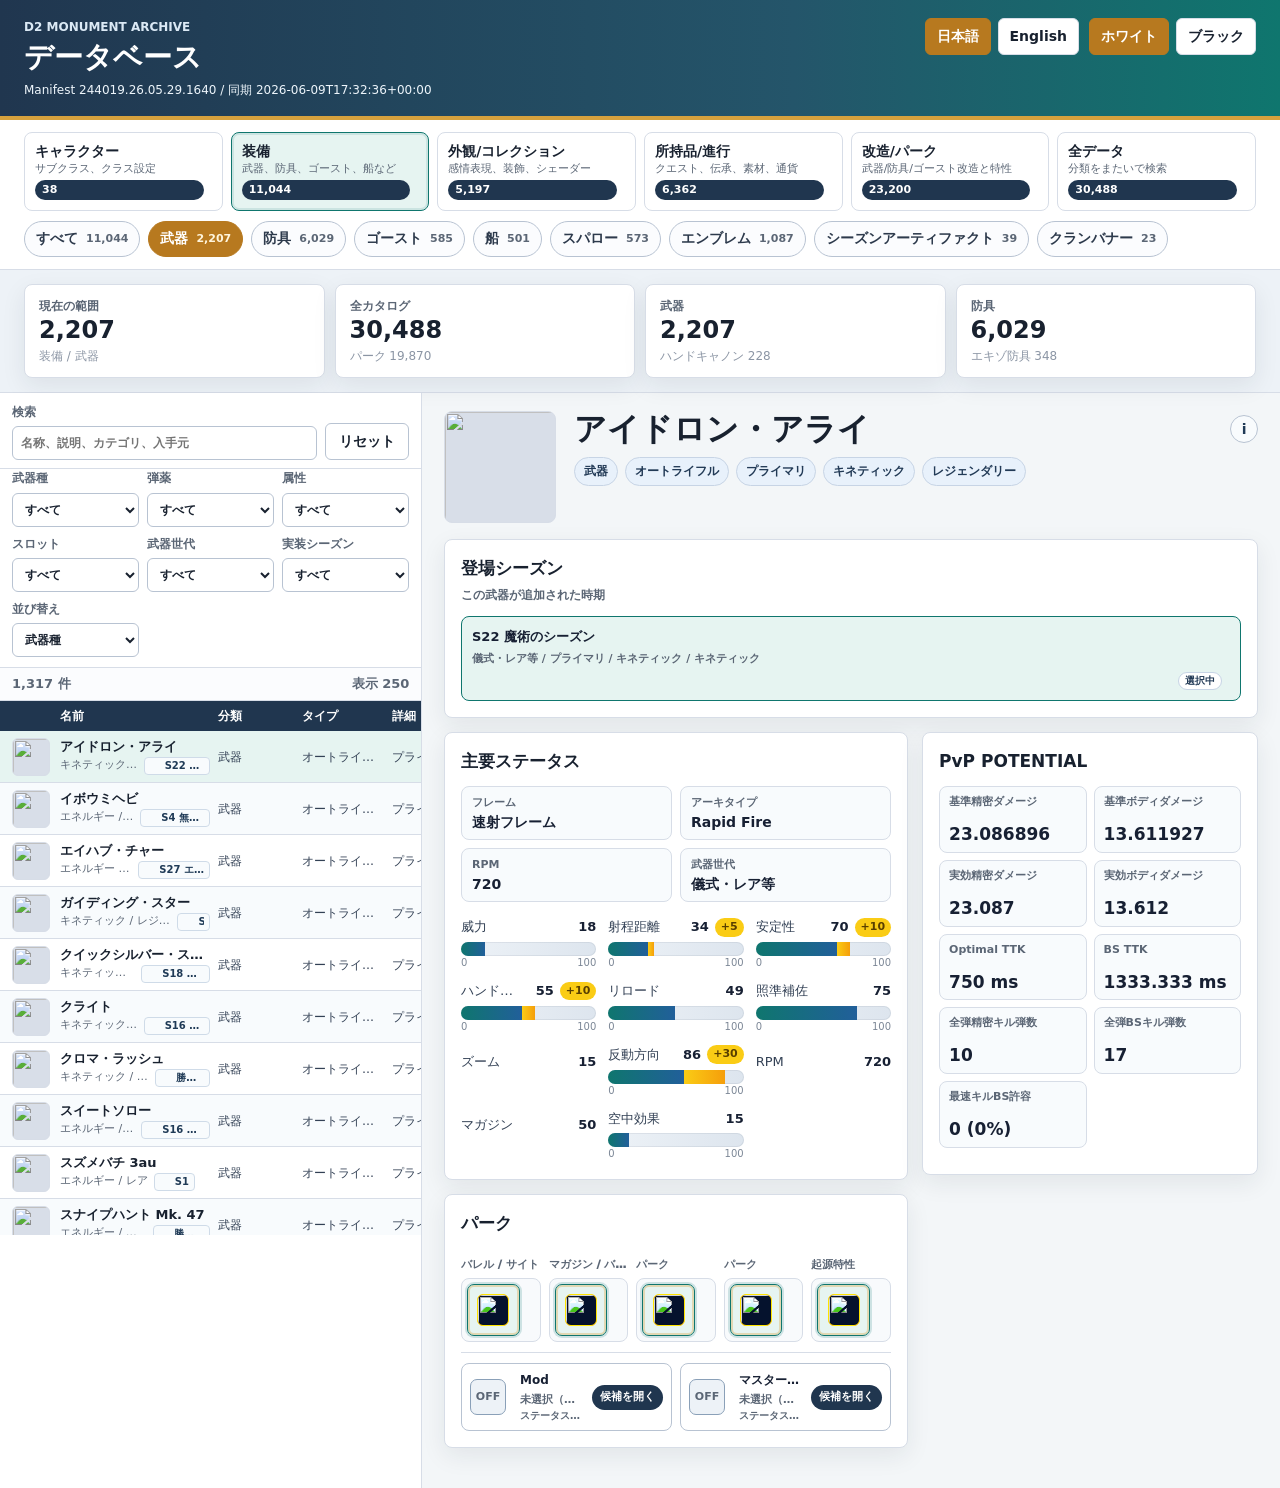
==== site/index.html @ f9a1401f "Add collapsible weapon mod and masterwork selectors" ====
<!doctype html>
<html lang="ja">
<head>
  <meta charset="utf-8">
  <meta name="viewport" content="width=device-width, initial-scale=1">
  <title>D2 Monument Archive</title>
  <link rel="stylesheet" href="./styles.css?v=20260616-weapon-mod-mw-toggle">
</head>
<body>
  <header class="topbar">
    <div class="brand">
      <p class="brand-kicker">D2 Monument Archive</p>
      <h1 id="pageTitle">データベース</h1>
      <p class="manifest" id="manifestMeta">Manifest</p>
    </div>
    <div class="header-actions">
      <div class="lang-switch" aria-label="Language">
        <button class="seg" id="langJa" type="button" aria-pressed="true">日本語</button>
        <button class="seg" id="langEn" type="button" aria-pressed="false">English</button>
      </div>
      <div class="theme-switch" aria-label="Theme">
        <button class="seg" id="themeWhite" type="button" aria-pressed="true">ホワイト</button>
        <button class="seg" id="themeBlack" type="button" aria-pressed="false">ブラック</button>
      </div>
    </div>
  </header>

  <section class="taxonomy-shell" aria-label="Catalog navigation">
    <nav class="group-nav" id="groupNav" aria-label="Major categories"></nav>
    <div class="section-rail" id="sectionRail" aria-label="Subcategories"></div>
  </section>

  <section class="summary-band" id="summaryBand" aria-label="Summary"></section>

  <main class="catalog-shell">
    <aside class="browse-panel">
      <div class="search-row">
        <label class="field search-field">
          <span id="searchLabel">検索</span>
          <input id="searchInput" type="search" autocomplete="off">
        </label>
        <button class="clear-btn" id="clearButton" type="button">Reset</button>
      </div>

      <div class="filter-grid">
        <label class="field">
          <span id="filterPrimaryLabel">タイプ</span>
          <select id="primaryFilter"></select>
        </label>
        <label class="field">
          <span id="filterSecondaryLabel">弾薬</span>
          <select id="secondaryFilter"></select>
        </label>
        <label class="field">
          <span id="filterTertiaryLabel">属性</span>
          <select id="tertiaryFilter"></select>
        </label>
        <label class="field">
          <span id="filterQuaternaryLabel">スロット</span>
          <select id="quaternaryFilter"></select>
        </label>
        <label class="field">
          <span id="filterQuinaryLabel">世代</span>
          <select id="quinaryFilter"></select>
        </label>
        <label class="field">
          <span id="filterSenaryLabel">シーズン</span>
          <select id="senaryFilter"></select>
        </label>
        <label class="field">
          <span id="sortLabel">並び替え</span>
          <select id="sortSelect"></select>
        </label>
      </div>

      <div class="result-head">
        <span id="resultStatus">0</span>
        <span id="activeFilterLabel"></span>
      </div>

      <div class="column-head" id="columnHead"></div>
      <div class="results" id="results" aria-live="polite"></div>
    </aside>

    <section class="detail-panel" id="detail">
      <div class="empty-state">
        <h2 id="emptyTitle">項目</h2>
      </div>
    </section>
  </main>

  <script src="./app.js?v=20260616-weapon-mod-mw-toggle"></script>
</body>
</html>
---- site/styles.css ----
:root {
  color-scheme: light;
  --ink: #18212f;
  --strong: #172033;
  --body: #334155;
  --muted: #5b6675;
  --faint: #8b95a4;
  --line: #d7dde7;
  --line-strong: #b8c3d2;
  --paper: #f3f6f8;
  --panel: #ffffff;
  --panel-soft: #fbfcfe;
  --panel-alt: #f8fbfd;
  --panel-muted: #edf2f7;
  --field-bg: #ffffff;
  --icon-bg: #d8dee8;
  --meter-bg: #dde5ee;
  --navy: #20364f;
  --teal: #0f766e;
  --teal-soft: #e6f4f1;
  --gold: #b7791f;
  --gold-soft: #fff4d9;
  --blue: #215f9a;
  --blue-soft: #e8f1fb;
  --red: #b42318;
  --topbar-bg: linear-gradient(90deg, #20364f 0%, #24556a 62%, #0f766e 100%);
  --topbar-text: #ffffff;
  --topbar-muted: #dbe9f5;
  --topbar-faint: #edf5fb;
  --chip-ink: #2d3a4c;
  --release-line: #cfdbe8;
  --release-ink: #1f3a56;
  --popover-line: #c9d7e6;
  --badge-line: #c7d4e5;
  --badge-ink: #223a56;
  --option-line: #8aa0b8;
  --stat-scale: #7c8796;
  --notice-ink: #493414;
  --code-bg: #f8fafc;
  --code-ink: #1e293b;
  --error-bg: #fff0ef;
  --error-ink: #5f1712;
  --shadow: 0 8px 24px rgba(24, 33, 47, 0.08);
}

:root[data-theme="black"] {
  color-scheme: dark;
  --ink: #edf3f8;
  --strong: #f6f8fb;
  --body: #d4dde7;
  --muted: #b7c3d0;
  --faint: #8d9bad;
  --line: #2a3542;
  --line-strong: #435266;
  --paper: #090b0f;
  --panel: #141920;
  --panel-soft: #10151c;
  --panel-alt: #171e27;
  --panel-muted: #111820;
  --field-bg: #0f141b;
  --icon-bg: #2a3340;
  --meter-bg: #283340;
  --navy: #233044;
  --teal: #2dd4bf;
  --teal-soft: rgba(45, 212, 191, 0.14);
  --gold: #d6a13d;
  --gold-soft: rgba(214, 161, 61, 0.17);
  --blue: #60a5fa;
  --blue-soft: rgba(96, 165, 250, 0.15);
  --red: #f87171;
  --topbar-bg: linear-gradient(90deg, #080a0e 0%, #171b23 58%, #102f2c 100%);
  --topbar-text: #f8fafc;
  --topbar-muted: #c8d3df;
  --topbar-faint: #d9e4ef;
  --chip-ink: #dbe6f2;
  --release-line: #3b4a5c;
  --release-ink: #dce8f5;
  --popover-line: #435266;
  --badge-line: #3d4b5e;
  --badge-ink: #d8e7fb;
  --option-line: #586b83;
  --stat-scale: #9aa8b8;
  --notice-ink: #ffe7a8;
  --code-bg: #111820;
  --code-ink: #d8e2ed;
  --error-bg: rgba(248, 113, 113, 0.14);
  --error-ink: #fecaca;
  --shadow: 0 10px 28px rgba(0, 0, 0, 0.36);
}

* {
  box-sizing: border-box;
}

body {
  margin: 0;
  min-height: 100vh;
  color: var(--ink);
  background: var(--paper);
  font-family: "Yu Gothic", "Meiryo", "Segoe UI", system-ui, sans-serif;
  font-size: 14px;
  line-height: 1.52;
}

button,
input,
select {
  font: inherit;
}

button {
  cursor: pointer;
  touch-action: manipulation;
}

.topbar {
  display: flex;
  align-items: flex-start;
  justify-content: space-between;
  gap: 18px;
  min-height: 92px;
  padding: 18px 24px 16px;
  color: var(--topbar-text);
  background: var(--topbar-bg);
  border-bottom: 4px solid #d6a13d;
}

.brand {
  min-width: 0;
}

.brand-kicker {
  margin: 0 0 4px;
  color: var(--topbar-muted);
  font-size: 12px;
  font-weight: 800;
  letter-spacing: 0;
  text-transform: uppercase;
}

h1 {
  margin: 0;
  font-size: 29px;
  line-height: 1.18;
  letter-spacing: 0;
}

.manifest {
  margin: 7px 0 0;
  color: var(--topbar-faint);
  font-size: 12px;
}

.header-actions {
  display: flex;
  flex-wrap: wrap;
  align-items: center;
  justify-content: flex-end;
  gap: 10px;
}

.lang-switch,
.theme-switch {
  display: flex;
  gap: 7px;
}

.seg,
.clear-btn {
  min-height: 36px;
  border: 1px solid var(--line);
  border-radius: 6px;
  padding: 7px 11px;
  background: var(--panel);
  color: var(--ink);
  font-weight: 800;
}

.seg[aria-pressed="true"] {
  background: var(--gold);
  border-color: var(--gold);
  color: #ffffff;
}

.summary-band {
  display: grid;
  grid-template-columns: repeat(4, minmax(0, 1fr));
  gap: 10px;
  padding: 14px 24px;
  border-bottom: 1px solid var(--line);
  background: var(--panel-muted);
}

.taxonomy-shell {
  display: grid;
  gap: 0;
  border-bottom: 1px solid var(--line);
  background: var(--panel);
}

.group-nav {
  display: grid;
  grid-template-columns: repeat(6, minmax(0, 1fr));
  gap: 8px;
  padding: 12px 24px 10px;
  background: var(--panel);
}

.group-tab {
  display: grid;
  grid-template-columns: minmax(0, 1fr) auto;
  gap: 3px 8px;
  align-items: start;
  min-height: 72px;
  border: 1px solid var(--line);
  border-radius: 8px;
  padding: 10px;
  color: var(--ink);
  background: var(--panel);
  text-align: left;
}

.group-tab:hover,
.group-tab.is-active {
  border-color: var(--teal);
  background: var(--teal-soft);
}

.group-tab.is-active {
  box-shadow: inset 0 0 0 2px rgba(15, 118, 110, 0.12);
}

.group-name {
  min-width: 0;
  font-weight: 900;
  line-height: 1.2;
}

.group-sub {
  grid-column: 1 / -1;
  color: var(--muted);
  font-size: 11px;
  line-height: 1.28;
}

.group-count {
  border-radius: 999px;
  padding: 2px 7px;
  color: #ffffff;
  background: var(--navy);
  font-size: 11px;
  font-weight: 900;
}

.section-rail {
  display: flex;
  gap: 8px;
  padding: 0 24px 12px;
  overflow-x: auto;
}

.section-chip {
  display: inline-flex;
  align-items: center;
  gap: 8px;
  flex: 0 0 auto;
  max-width: 280px;
  min-width: 0;
  min-height: 34px;
  border: 1px solid var(--line-strong);
  border-radius: 999px;
  padding: 6px 11px;
  color: var(--chip-ink);
  background: var(--panel-soft);
  white-space: nowrap;
  overflow: hidden;
  text-overflow: ellipsis;
  font-weight: 900;
}

.section-chip strong {
  color: var(--muted);
  font-size: 11px;
}

.section-chip:hover,
.section-chip.is-active {
  border-color: var(--gold);
  color: #ffffff;
  background: var(--gold);
}

.section-chip.is-active strong,
.section-chip:hover strong {
  color: #fff5dc;
}

.metric {
  min-width: 0;
  border: 1px solid var(--line);
  border-radius: 8px;
  padding: 12px 14px;
  background: var(--panel);
  box-shadow: var(--shadow);
}

.metric-label {
  display: block;
  color: var(--muted);
  font-size: 12px;
  font-weight: 800;
}

.metric-value {
  display: block;
  margin-top: 3px;
  color: var(--ink);
  font-size: 24px;
  font-weight: 900;
  line-height: 1.05;
}

.metric-sub {
  display: block;
  margin-top: 4px;
  color: var(--faint);
  font-size: 12px;
  white-space: nowrap;
  overflow: hidden;
  text-overflow: ellipsis;
}

.catalog-shell {
  display: grid;
  grid-template-columns: clamp(360px, 30vw, 520px) minmax(0, 1fr);
  gap: 0;
  min-height: calc(100vh - 260px);
}

.is-build-sim-full .catalog-shell {
  grid-template-columns: 1fr;
}

.is-build-sim-full .browse-panel {
  display: none;
}

.is-build-sim-full .detail-panel {
  padding: 18px 24px 44px;
}

.is-build-sim-full .detail-shell {
  max-width: none;
}

.browse-panel {
  min-width: 0;
  background: var(--panel);
  border-right: 1px solid var(--line);
}

.search-row {
  display: grid;
  grid-template-columns: minmax(0, 1fr) auto;
  gap: 8px;
  align-items: end;
  padding: 10px 12px 8px;
  border-bottom: 1px solid var(--line);
  background: var(--panel);
}

.field {
  display: grid;
  gap: 5px;
  min-width: 0;
  color: var(--muted);
  font-size: 12px;
  font-weight: 800;
}

.field input,
.field select {
  width: 100%;
  min-height: 34px;
  border: 1px solid var(--line-strong);
  border-radius: 6px;
  padding: 5px 8px;
  background: var(--field-bg);
  color: var(--ink);
}

.field input:focus,
.field select:focus,
.seg:focus-visible,
.group-tab:focus-visible,
.section-chip:focus-visible,
.clear-btn:focus-visible,
.metadata-trigger:focus-visible,
.result-row:focus-visible {
  outline: 3px solid rgba(15, 118, 110, 0.25);
  outline-offset: 1px;
}

.clear-btn {
  min-width: 84px;
  border-color: var(--line-strong);
}

.filter-grid {
  display: grid;
  grid-template-columns: repeat(auto-fit, minmax(118px, 1fr));
  gap: 8px;
  padding: 0 12px 10px;
  border-bottom: 1px solid var(--line);
}

.field.is-hidden {
  display: none;
}

.result-head {
  display: flex;
  justify-content: space-between;
  gap: 12px;
  padding: 6px 12px;
  color: var(--muted);
  border-bottom: 1px solid var(--line);
  background: var(--panel-soft);
  font-size: 13px;
  font-weight: 900;
}

.column-head {
  display: grid;
  grid-template-columns: 40px minmax(150px, 1.1fr) minmax(76px, 0.55fr) minmax(82px, 0.62fr) minmax(96px, 0.85fr);
  gap: 8px;
  padding: 6px 12px;
  color: #ffffff;
  background: var(--navy);
  font-size: 12px;
  font-weight: 900;
}

.column-head.column-head--armor-set,
.result-row.result-row--armor-set {
  grid-template-columns: max-content minmax(0, 1fr) minmax(72px, auto);
}

.results {
  height: calc(100vh - 330px);
  min-height: 680px;
  overflow: auto;
  background: var(--panel);
}

.result-row {
  display: grid;
  grid-template-columns: 40px minmax(150px, 1.1fr) minmax(76px, 0.55fr) minmax(82px, 0.62fr) minmax(96px, 0.85fr);
  gap: 8px;
  align-items: center;
  width: 100%;
  min-height: 52px;
  border: 0;
  border-bottom: 1px solid var(--line);
  padding: 6px 12px;
  text-align: left;
  color: var(--ink);
  background: var(--panel);
}

.result-row:nth-child(even) {
  background: var(--panel-alt);
}

.result-row:hover,
.result-row.is-selected {
  background: var(--teal-soft);
}

.item-icon {
  width: 38px;
  height: 38px;
  border-radius: 6px;
  object-fit: cover;
  background: var(--icon-bg);
  border: 1px solid var(--line);
}

.armor-set-icon-strip {
  display: flex;
  align-items: center;
  gap: 4px;
  min-width: max-content;
  flex-wrap: nowrap;
}

.armor-set-mini-icon {
  display: grid;
  place-items: center;
  flex: 0 0 27px;
  width: 27px;
  height: 27px;
  border: 1px solid var(--line);
  border-radius: 5px;
  object-fit: cover;
  color: var(--muted);
  background: var(--icon-bg);
  font-size: 10px;
  font-weight: 1000;
  line-height: 1;
}

.armor-set-mini-icon.is-missing,
.armor-set-piece-card.is-missing .item-icon {
  border-style: dashed;
  color: var(--muted);
  background:
    linear-gradient(135deg, rgba(15, 118, 110, 0.14), rgba(214, 161, 61, 0.12)),
    var(--panel-muted);
}

.placeholder-icon {
  display: inline-block;
  background:
    linear-gradient(135deg, rgba(15, 118, 110, 0.22), rgba(33, 95, 154, 0.18)),
    var(--icon-bg);
}

.row-name {
  display: block;
  font-size: 13px;
  font-weight: 900;
  line-height: 1.25;
  white-space: nowrap;
  overflow: hidden;
  text-overflow: ellipsis;
}

.row-sub {
  display: flex;
  align-items: center;
  gap: 6px;
  margin-top: 2px;
  color: var(--muted);
  font-size: 11px;
  white-space: nowrap;
  overflow: hidden;
}

.row-mobile-meta {
  display: none;
}

.row-sub-base {
  min-width: 0;
  overflow: hidden;
  text-overflow: ellipsis;
}

.row-release {
  display: inline-flex;
  flex: 0 1 auto;
  align-items: center;
  gap: 4px;
  min-width: 28px;
  max-width: min(62%, 220px);
  border: 1px solid var(--release-line);
  border-radius: 4px;
  padding: 1px 5px 1px 3px;
  color: var(--release-ink);
  background: var(--panel-alt);
  font-size: 10px;
  font-weight: 800;
  line-height: 1.35;
}

.row-release img {
  width: 13px;
  height: 13px;
  flex: 0 0 auto;
  object-fit: contain;
}

.row-release span {
  min-width: 0;
  overflow: hidden;
  text-overflow: ellipsis;
}

.row-cell {
  min-width: 0;
  color: var(--body);
  font-size: 12px;
  white-space: nowrap;
  overflow: hidden;
  text-overflow: ellipsis;
}

.row-stat {
  display: grid;
  gap: 4px;
  min-width: 0;
  color: var(--muted);
  font-size: 12px;
}

.mini-bar {
  height: 7px;
  border-radius: 999px;
  background: var(--meter-bg);
  overflow: hidden;
}

.mini-bar span {
  display: block;
  height: 100%;
  background: var(--blue);
}

.detail-panel {
  min-width: 0;
  padding: 18px clamp(14px, 1.7vw, 26px) 40px;
  overflow: auto;
}

.empty-state {
  padding: 44px 0;
  color: var(--muted);
}

.detail-shell {
  max-width: min(1680px, 100%);
  container-type: inline-size;
}

.weapon-detail-shell {
  max-width: none;
}

.detail-hero {
  display: grid;
  grid-template-columns: 112px minmax(0, 1fr);
  gap: 18px;
  align-items: start;
  margin-bottom: 16px;
}

.detail-icon {
  width: 112px;
  height: 112px;
  border: 1px solid var(--line);
  border-radius: 8px;
  object-fit: cover;
  background: var(--icon-bg);
}

.detail-title-row {
  display: flex;
  flex-wrap: wrap;
  gap: 8px;
  align-items: center;
}

.detail-panel h2 {
  flex: 1 1 260px;
  min-width: 0;
  margin: 0;
  font-size: 32px;
  line-height: 1.14;
  letter-spacing: 0;
  overflow-wrap: anywhere;
}

.metadata-popover {
  position: relative;
  z-index: 5;
  display: inline-flex;
  flex: 0 0 auto;
  align-items: center;
}

.metadata-trigger {
  display: grid;
  place-items: center;
  width: 28px;
  height: 28px;
  border: 1px solid var(--line-strong);
  border-radius: 999px;
  color: var(--release-ink);
  background: var(--panel-alt);
  font-size: 14px;
  font-weight: 900;
  line-height: 1;
  cursor: help;
}

.metadata-trigger:hover {
  border-color: var(--teal);
  background: var(--teal-soft);
}

.metadata-card {
  position: absolute;
  top: calc(100% + 8px);
  right: 0;
  z-index: 30;
  width: min(390px, calc(100vw - 48px));
  max-height: min(70vh, 560px);
  border: 1px solid var(--popover-line);
  border-radius: 8px;
  padding: 12px 14px;
  overflow: auto;
  background: var(--panel);
  box-shadow: 0 18px 40px rgba(15, 23, 42, 0.18);
  opacity: 0;
  pointer-events: none;
  transform: translateY(-4px);
  transition: opacity 0.16s ease, transform 0.16s ease;
}

.metadata-popover:hover .metadata-card,
.metadata-popover:focus-within .metadata-card {
  opacity: 1;
  pointer-events: auto;
  transform: translateY(0);
}

.metadata-card .kv th {
  width: 112px;
}

.release-mark,
.hash-chip {
  flex: 0 0 auto;
  border: 1px solid var(--line);
  border-radius: 6px;
  padding: 5px 8px;
  color: var(--muted);
  background: var(--panel);
  font-family: Consolas, "Cascadia Mono", monospace;
  font-size: 12px;
}

.badge-line {
  display: flex;
  flex-wrap: wrap;
  gap: 7px;
  margin-top: 10px;
}

.badge {
  border: 1px solid var(--badge-line);
  border-radius: 999px;
  padding: 4px 9px;
  color: var(--badge-ink);
  background: var(--blue-soft);
  font-size: 12px;
  font-weight: 900;
}

.description {
  margin: 12px 0 0;
  color: var(--body);
}

.detail-workspace {
  display: grid;
  grid-template-columns: minmax(0, 1fr);
  gap: 14px;
  align-items: start;
  margin-top: 14px;
}

.detail-workspace--no-ttk {
  grid-template-columns: 1fr;
}

.detail-main,
.detail-core,
.detail-builder,
.detail-side {
  display: grid;
  gap: 14px;
  min-width: 0;
}

.detail-side {
  position: static;
}

.frame-summary {
  display: grid;
  grid-template-columns: repeat(auto-fit, minmax(150px, 1fr));
  gap: 8px;
  margin-bottom: 14px;
}

.frame-chip {
  min-width: 0;
  border: 1px solid var(--line);
  border-radius: 8px;
  padding: 9px 10px;
  background: var(--panel-alt);
}

.frame-chip span {
  display: block;
  color: var(--muted);
  font-size: 11px;
  font-weight: 900;
  line-height: 1.2;
}

.frame-chip strong {
  display: block;
  margin-top: 4px;
  color: var(--strong);
  font-size: 14px;
  line-height: 1.2;
  overflow-wrap: anywhere;
}

.detail-grid {
  display: grid;
  grid-template-columns: minmax(0, 1.1fr) minmax(300px, 0.8fr);
  gap: 14px;
  margin-top: 14px;
}

.wide-grid {
  grid-template-columns: 1fr;
}

.panel {
  border: 1px solid var(--line);
  border-radius: 8px;
  background: var(--panel);
  padding: 16px;
  box-shadow: var(--shadow);
}

.weapon-detail-shell .detail-workspace {
  grid-template-columns: minmax(430px, 1.16fr) minmax(300px, 0.84fr);
  gap: 14px;
}

.weapon-detail-shell .detail-main {
  display: grid;
  grid-column: 1;
  grid-row: 1;
  gap: 14px;
  min-width: 0;
}

.weapon-detail-shell .detail-builder {
  grid-column: auto;
}

.weapon-detail-shell .detail-side {
  grid-column: 2;
  grid-row: 1;
}

.weapon-detail-shell .pvp-panel,
.weapon-detail-shell .detail-main > .panel {
  height: 100%;
}

.weapon-detail-shell .stat-grid {
  grid-template-columns: repeat(auto-fit, minmax(125px, 1fr));
  gap: 8px 12px;
}

.panel h3 {
  margin: 0 0 12px;
  font-size: 17px;
  letter-spacing: 0;
}

.panel-heading-row {
  display: flex;
  justify-content: space-between;
  gap: 12px;
  align-items: start;
}

.panel-heading-row h3 {
  margin-bottom: 4px;
}

.panel-heading-row p {
  margin: 0;
  color: var(--muted);
  font-size: 12px;
  font-weight: 800;
}

.weapon-version-panel {
  margin-top: 14px;
}

.weapon-version-list {
  display: grid;
  grid-template-columns: repeat(auto-fit, minmax(190px, 1fr));
  gap: 8px;
  margin-top: 12px;
}

.weapon-version-chip {
  display: grid;
  grid-template-columns: minmax(0, 1fr) auto;
  gap: 4px 8px;
  align-items: center;
  min-width: 0;
  border: 1px solid var(--line);
  border-radius: 8px;
  padding: 10px;
  color: var(--body);
  background: var(--panel-alt);
  text-align: left;
  cursor: pointer;
}

.weapon-version-chip:hover,
.weapon-version-chip.is-selected {
  border-color: var(--teal);
  background: var(--teal-soft);
}

.weapon-version-season {
  min-width: 0;
  color: var(--strong);
  font-size: 13px;
  font-weight: 900;
  overflow: hidden;
  text-overflow: ellipsis;
  white-space: nowrap;
}

.weapon-version-meta {
  grid-column: 1 / -1;
  min-width: 0;
  color: var(--muted);
  font-size: 11px;
  font-weight: 800;
  overflow: hidden;
  text-overflow: ellipsis;
  white-space: nowrap;
}

.weapon-version-flags {
  display: inline-flex;
  flex-wrap: wrap;
  justify-content: end;
  gap: 4px;
}

.weapon-version-flags span {
  border: 1px solid var(--badge-line);
  border-radius: 999px;
  padding: 2px 6px;
  color: var(--badge-ink);
  background: var(--panel);
  font-size: 10px;
  font-weight: 900;
  line-height: 1.2;
}

.stat-grid {
  display: grid;
  grid-template-columns: repeat(2, minmax(0, 1fr));
  gap: 9px 14px;
}

.stat-row {
  display: grid;
  grid-template-rows: auto auto;
  gap: 5px;
  min-width: 0;
  min-height: 44px;
  padding: 1px 0 3px;
  color: var(--body);
  font-size: 13px;
}

.stat-row--raw {
  min-height: 26px;
}

.stat-head {
  display: grid;
  grid-template-columns: minmax(0, 1fr) auto;
  align-items: center;
  gap: 10px;
  min-width: 0;
}

.stat-head span {
  overflow: hidden;
  text-overflow: ellipsis;
  white-space: nowrap;
}

.stat-head strong {
  color: var(--strong);
  font-variant-numeric: tabular-nums;
}

.stat-value {
  display: inline-flex;
  align-items: center;
  gap: 6px;
  white-space: nowrap;
}

.stat-delta {
  border-radius: 999px;
  padding: 1px 6px;
  font-size: 11px;
  font-style: normal;
  font-weight: 900;
}

.stat-delta--positive {
  color: #593f00;
  background: #facc15;
}

.stat-delta--negative {
  color: #ffffff;
  background: #dc2626;
}

.stat-meter {
  display: grid;
  grid-template-rows: 14px 11px;
  gap: 2px;
  min-width: 0;
}

.bar {
  position: relative;
  height: 14px;
  border-radius: 999px;
  background: linear-gradient(90deg, var(--panel-muted), var(--meter-bg));
  overflow: hidden;
  box-shadow: inset 0 0 0 1px rgba(45, 58, 75, 0.08);
}

.bar-base,
.bar-delta {
  position: absolute;
  top: 0;
  bottom: 0;
  display: block;
  height: 100%;
  min-width: 0;
}

.bar-base {
  left: 0;
  background: linear-gradient(90deg, var(--teal), var(--blue));
}

.bar-delta {
  z-index: 2;
}

.bar-delta--positive {
  background: linear-gradient(90deg, #facc15, #f59e0b);
}

.bar-delta--negative {
  background: linear-gradient(90deg, #ef4444, #b91c1c);
}

.stat-scale {
  display: flex;
  justify-content: space-between;
  color: var(--stat-scale);
  font-size: 10px;
  line-height: 1;
  font-variant-numeric: tabular-nums;
}

.metric-grid {
  display: grid;
  grid-template-columns: repeat(2, minmax(0, 1fr));
  gap: 7px;
  margin: 10px 0;
}

.metric-card {
  min-width: 0;
  border: 1px solid var(--line);
  border-radius: 8px;
  padding: 8px 9px;
  background: var(--panel-alt);
}

.metric-card span {
  display: block;
  min-height: 25px;
  color: var(--muted);
  font-size: 11px;
  font-weight: 900;
  line-height: 1.25;
  overflow-wrap: anywhere;
}

.metric-card strong {
  display: block;
  margin-top: 5px;
  color: var(--strong);
  font-size: 17px;
  line-height: 1.1;
  font-variant-numeric: tabular-nums;
  overflow-wrap: anywhere;
}

.kv {
  width: 100%;
  border-collapse: collapse;
  font-size: 13px;
}

.kv th,
.kv td {
  border-bottom: 1px solid var(--line);
  padding: 8px 0;
  vertical-align: top;
}

.kv th {
  width: 126px;
  color: var(--muted);
  text-align: left;
  padding-right: 12px;
}

.notice {
  border-left: 5px solid var(--gold);
  border-radius: 6px;
  padding: 12px 14px;
  color: var(--notice-ink);
  background: var(--gold-soft);
}

.compact-notice {
  padding: 9px 11px;
  font-size: 13px;
}

.plug-builder {
  display: grid;
  gap: 12px;
}

.plug-builder--embedded {
  border: 1px solid var(--line);
  border-radius: 8px;
  padding: 12px;
  background: var(--panel-alt);
}

.plug-builder--embedded h3 {
  font-size: 14px;
}

.plug-grid {
  display: grid;
  grid-template-columns: repeat(auto-fit, minmax(210px, 1fr));
  gap: 9px;
}

.plug-field {
  display: grid;
  gap: 7px;
  min-width: 0;
  color: var(--muted);
  font-size: 12px;
  font-weight: 900;
}

.plug-field-title {
  color: var(--strong);
  font-size: 13px;
}

.plug-field-sub {
  margin-left: 6px;
  color: var(--muted);
  font-size: 11px;
  font-weight: 800;
}

.plug-toggle {
  display: grid;
  grid-template-columns: 42px minmax(0, 1fr) auto;
  gap: 8px;
  align-items: center;
  width: 100%;
  min-height: 52px;
  border: 1px solid var(--line-strong);
  border-radius: 8px;
  padding: 7px 8px;
  color: var(--strong);
  background: var(--panel);
  text-align: left;
}

.plug-toggle:hover,
.plug-field.is-open .plug-toggle {
  border-color: var(--teal);
  background: var(--teal-soft);
}

.plug-icon-wrap {
  position: relative;
  display: inline-grid;
  place-items: center;
  justify-self: center;
  line-height: 1;
}

.plug-toggle .plug-icon-wrap {
  width: 36px;
  height: 36px;
}

.plug-option .plug-icon-wrap {
  width: 34px;
  height: 34px;
}

.enhanced-mark {
  position: absolute;
  top: -7px;
  right: -7px;
  z-index: 3;
  display: grid;
  place-items: center;
  width: 18px;
  height: 18px;
  border: 1px solid #fff4b8;
  border-radius: 999px;
  color: #2f2200;
  background: #facc15;
  box-shadow: 0 2px 5px rgba(15, 23, 42, 0.28);
  font-size: 14px;
  font-weight: 1000;
  line-height: 1;
}

.plug-icon-wrap.is-enhanced .plug-toggle-icon,
.plug-icon-wrap.is-enhanced .plug-option-icon {
  border-color: #eab308;
  box-shadow:
    0 1px 3px rgba(15, 23, 42, 0.18),
    0 0 0 2px rgba(250, 204, 21, 0.32);
}

.plug-toggle-icon {
  display: grid;
  place-items: center;
  width: 36px;
  height: 36px;
  border: 1px solid var(--option-line);
  border-radius: 7px;
  object-fit: cover;
  background: #172033;
  color: #ffffff;
  font-size: 11px;
  font-weight: 900;
  box-shadow: 0 1px 3px rgba(15, 23, 42, 0.18);
  filter: contrast(1.12) saturate(1.18);
}

.plug-toggle-icon--empty {
  background: var(--panel-muted);
  color: var(--muted);
  box-shadow: none;
  filter: none;
}

.plug-toggle-main {
  display: grid;
  gap: 2px;
  min-width: 0;
}

.plug-toggle-main strong,
.plug-toggle-main span {
  min-width: 0;
  overflow: hidden;
  text-overflow: ellipsis;
  white-space: nowrap;
}

.plug-toggle-main strong {
  color: var(--strong);
  font-size: 12px;
}

.plug-toggle-main > span {
  color: var(--muted);
  font-size: 11px;
}

.plug-toggle-deltas {
  display: flex;
  gap: 5px;
}

.plug-toggle-deltas .delta-chip,
.plug-toggle-deltas .delta-empty {
  font-size: 10px;
  line-height: 1.25;
}

.plug-toggle-action {
  border-radius: 999px;
  padding: 4px 8px;
  color: #ffffff;
  background: var(--navy);
  font-size: 11px;
  font-weight: 900;
  white-space: nowrap;
}

.plug-field.is-open .plug-toggle-action {
  background: var(--teal);
}

.plug-option-grid {
  display: grid;
  grid-template-columns: repeat(auto-fill, minmax(70px, 1fr));
  gap: 6px;
  padding: 6px;
  border: 1px solid var(--line);
  border-radius: 8px;
  background: var(--code-bg);
}

.plug-option {
  display: grid;
  justify-items: center;
  align-content: start;
  gap: 4px;
  min-width: 0;
  min-height: 76px;
  border: 1px solid var(--line-strong);
  border-radius: 8px;
  padding: 6px 4px;
  color: var(--strong);
  background: var(--panel);
  text-align: center;
}

.plug-option:hover,
.plug-option.is-selected {
  border-color: var(--teal);
  background: var(--teal-soft);
}

.plug-option.is-selected {
  box-shadow:
    inset 0 0 0 2px rgba(15, 118, 110, 0.22),
    0 0 0 2px rgba(214, 161, 61, 0.18);
}

.plug-option--clear {
  color: var(--muted);
  background: var(--code-bg);
}

.plug-option--clear .plug-option-icon {
  background: var(--panel-muted);
  color: var(--muted);
  box-shadow: none;
  filter: none;
}

.plug-option-icon {
  display: grid;
  place-items: center;
  width: 34px;
  height: 34px;
  border: 1px solid var(--option-line);
  border-radius: 6px;
  object-fit: cover;
  background: #172033;
  color: #ffffff;
  font-size: 11px;
  font-weight: 900;
  box-shadow: 0 1px 3px rgba(15, 23, 42, 0.18);
  filter: contrast(1.16) saturate(1.2) brightness(1.05);
}

.stat-glyph {
  background: linear-gradient(135deg, #fff7cc, #e8f1fb);
  color: #20364f;
  filter: none;
}

.plug-option-name {
  display: -webkit-box;
  max-width: 100%;
  overflow: hidden;
  color: var(--strong);
  font-size: 10px;
  line-height: 1.18;
  text-overflow: ellipsis;
  -webkit-line-clamp: 2;
  -webkit-box-orient: vertical;
  overflow-wrap: anywhere;
}

.weapon-perk-builder {
  gap: 10px;
}

.weapon-perk-grid {
  display: grid;
  grid-template-columns: repeat(5, minmax(0, 1fr));
  gap: 8px;
  align-items: start;
}

.weapon-perk-column {
  display: grid;
  gap: 6px;
  min-width: 0;
}

.weapon-perk-column-title {
  margin: 0;
  min-width: 0;
  color: var(--muted);
  font-size: 11px;
  font-weight: 1000;
  line-height: 1.15;
  overflow: hidden;
  text-overflow: ellipsis;
  white-space: nowrap;
}

.weapon-perk-options {
  display: grid;
  grid-template-columns: repeat(auto-fill, minmax(32px, 1fr));
  gap: 5px;
  align-content: start;
  min-width: 0;
  max-height: 212px;
  overflow: auto;
  scrollbar-gutter: stable;
  border: 1px solid var(--line);
  border-radius: 8px;
  padding: 5px;
  background: var(--code-bg);
}

.weapon-perk-button {
  position: relative;
  display: grid;
  place-items: center;
  min-width: 0;
  min-height: 32px;
  aspect-ratio: 1;
  border: 1px solid var(--line-strong);
  border-radius: 7px;
  padding: 3px;
  color: var(--strong);
  background: var(--panel);
  cursor: pointer;
}

.weapon-perk-button:hover,
.weapon-perk-button:focus-visible,
.weapon-perk-button.is-selected {
  border-color: var(--teal);
  background: var(--teal-soft);
}

.weapon-perk-button.is-selected {
  box-shadow:
    inset 0 0 0 2px rgba(214, 161, 61, 0.34),
    0 0 0 2px rgba(15, 118, 110, 0.18);
}

.weapon-perk-button .plug-icon-wrap,
.weapon-perk-icon {
  width: 32px;
  height: 32px;
}

.weapon-perk-icon {
  display: grid;
  place-items: center;
  border: 1px solid var(--option-line);
  border-radius: 6px;
  object-fit: cover;
  background: #172033;
  color: #ffffff;
  font-size: 10px;
  font-weight: 900;
  filter: contrast(1.16) saturate(1.2) brightness(1.05);
}

.weapon-perk-button.is-selected .weapon-perk-icon {
  border-color: #facc15;
}

@media (hover: hover) and (pointer: fine) {
  .weapon-perk-button[data-tooltip]:hover::after,
  .weapon-perk-button[data-tooltip]:focus-visible::after {
    content: attr(data-tooltip);
    position: absolute;
    left: 50%;
    bottom: calc(100% + 8px);
    z-index: 80;
    width: max-content;
    max-width: min(340px, 82vw);
    transform: translateX(-50%);
    border: 1px solid var(--line-strong);
    border-radius: 8px;
    padding: 9px 10px;
    color: var(--strong);
    background: var(--panel);
    box-shadow: 0 14px 32px rgba(15, 23, 42, 0.24);
    font-size: 11px;
    font-weight: 800;
    line-height: 1.35;
    text-align: left;
    white-space: pre-line;
    pointer-events: none;
  }
}

.weapon-utility-selectors {
  border-top: 1px solid var(--line);
  padding-top: 10px;
}

.weapon-utility-selectors .plug-grid {
  grid-template-columns: repeat(auto-fit, minmax(170px, 1fr));
  gap: 8px;
}

.weapon-utility-selectors .plug-toggle {
  min-height: 48px;
}

.weapon-utility-selectors .plug-field.is-open .plug-option-grid {
  max-height: min(46vh, 360px);
  overflow: auto;
}

.plug-option--stat {
  min-height: 78px;
}

.plug-option-delta {
  border-radius: 999px;
  padding: 1px 6px;
  color: #593f00;
  background: #facc15;
  font-size: 10px;
  font-weight: 900;
  line-height: 1.3;
}

.selected-plugs {
  display: grid;
  gap: 9px;
  border-top: 1px solid var(--line);
  padding-top: 12px;
}

.selected-plugs h4 {
  margin: 0;
  color: var(--muted);
  font-size: 12px;
  font-weight: 900;
}

.plug-card {
  display: grid;
  grid-template-columns: 44px minmax(0, 1fr);
  gap: 10px;
  align-items: start;
  border: 1px solid var(--line);
  border-radius: 8px;
  padding: 10px;
  background: var(--panel-soft);
}

.plug-card img,
.plug-icon {
  width: 44px;
  height: 44px;
  border: 1px solid var(--line);
  border-radius: 6px;
  object-fit: cover;
}

.plug-card strong {
  display: block;
  color: var(--strong);
}

.plug-card p {
  margin: 3px 0 0;
  color: var(--muted);
  font-size: 12px;
}

.delta-line {
  display: flex;
  flex-wrap: wrap;
  gap: 6px;
  margin-top: 8px;
}

.delta-chip {
  border-radius: 999px;
  padding: 3px 7px;
  font-size: 11px;
  font-weight: 900;
}

.delta-chip--positive {
  color: #593f00;
  background: #facc15;
}

.delta-chip--negative {
  color: #ffffff;
  background: #dc2626;
}

.delta-empty {
  color: var(--muted);
  font-size: 12px;
  font-weight: 800;
}

.manual-armor {
  display: grid;
  gap: 10px;
  border-top: 1px solid var(--line);
  padding-top: 12px;
}

.manual-armor-head {
  display: flex;
  flex-wrap: wrap;
  justify-content: space-between;
  gap: 8px;
  color: var(--muted);
  font-size: 12px;
}

.manual-armor-head h4 {
  margin: 0;
  color: var(--strong);
  font-size: 13px;
}

.manual-armor-grid {
  display: grid;
  grid-template-columns: repeat(2, minmax(0, 1fr));
  gap: 10px 14px;
}

.manual-stat {
  display: grid;
  grid-template-columns: minmax(90px, 1fr) minmax(130px, 1.2fr) 34px;
  gap: 8px;
  align-items: center;
  min-width: 0;
  color: var(--muted);
  font-size: 12px;
  font-weight: 900;
}

.manual-stat input {
  min-width: 0;
}

.manual-stat strong {
  color: var(--strong);
  text-align: right;
  font-variant-numeric: tabular-nums;
}

.armor-set-layout {
  display: grid;
  grid-template-columns: minmax(0, 1fr) minmax(300px, 0.36fr);
  gap: 14px;
  align-items: start;
  margin-top: 14px;
}

.armor-set-layout--single {
  grid-template-columns: minmax(0, 1fr);
}

.armor-set-main,
.armor-set-side {
  display: grid;
  gap: 14px;
  min-width: 0;
}

.armor-set-side {
  position: sticky;
  top: 14px;
}

.armor-total-grid {
  display: grid;
  grid-template-columns: repeat(3, minmax(0, 1fr));
  gap: 12px 16px;
}

.armor-total-row {
  display: grid;
  gap: 6px;
  min-width: 0;
}

.armor-piece-grid {
  display: grid;
  grid-template-columns: 1fr;
  gap: 10px;
}

.armor-piece-card {
  display: grid;
  gap: 10px;
  border: 1px solid var(--line);
  border-radius: 8px;
  padding: 12px;
  background: var(--panel-alt);
}

.armor-piece-head {
  display: flex;
  flex-wrap: wrap;
  justify-content: space-between;
  gap: 8px;
  min-width: 0;
}

.armor-piece-head h4 {
  margin: 0;
  color: var(--strong);
  font-size: 14px;
}

.armor-piece-head span {
  color: var(--muted);
  font-size: 12px;
  font-weight: 900;
}

.armor-piece-controls,
.armor-config-grid {
  display: grid;
  grid-template-columns: repeat(2, minmax(0, 1fr));
  gap: 10px;
}

.armor-choice-field {
  position: relative;
}

.armor-choice-toggle,
.armor-choice-option {
  display: grid;
  align-items: center;
  justify-items: center;
  min-width: 0;
  border: 1px solid var(--line-strong);
  border-radius: 8px;
  color: var(--strong);
  background: var(--panel);
}

.armor-choice-toggle {
  grid-template-columns: 30px minmax(0, 1fr);
  gap: 6px;
  min-height: 36px;
  padding: 4px 6px;
}

.armor-choice-toggle:hover,
.armor-choice-option:hover,
.armor-choice-toggle:focus-visible,
.armor-choice-option:focus-visible,
.armor-choice-option.is-selected {
  border-color: var(--teal);
  background: var(--teal-soft);
  outline: none;
}

.armor-choice-icon {
  display: grid;
  place-items: center;
  width: 28px;
  height: 28px;
  border: 1px solid var(--option-line);
  border-radius: 7px;
  object-fit: cover;
  color: #ffffff;
  background: #172033;
  font-size: 8px;
  font-weight: 1000;
  line-height: 1;
  filter: contrast(1.14) saturate(1.16) brightness(1.04);
}

.armor-choice-icon--stat {
  color: #20364f;
  background: linear-gradient(135deg, #fff7cc, #e8f1fb);
  filter: none;
}

.armor-choice-icon--empty {
  color: var(--muted);
  background: var(--panel-alt);
  filter: none;
}

.armor-choice-pair {
  display: flex;
  flex-wrap: wrap;
  justify-content: center;
  gap: 3px;
  min-width: 0;
}

.armor-choice-pair span {
  border: 1px solid var(--badge-line);
  border-radius: 999px;
  padding: 1px 4px;
  color: var(--badge-ink);
  background: var(--panel-alt);
  font-size: 9px;
  font-weight: 1000;
  line-height: 1.25;
  white-space: nowrap;
}

.armor-choice-menu {
  position: absolute;
  top: calc(100% + 5px);
  left: 0;
  z-index: 40;
  display: grid;
  width: min(260px, calc(100vw - 24px));
  max-height: min(48vh, 360px);
  overflow: auto;
  border: 1px solid var(--line);
  border-radius: 8px;
  padding: 6px;
  background: var(--panel);
  box-shadow: 0 14px 32px rgba(15, 23, 42, 0.2);
}

.armor-choice-menu--archetype {
  grid-template-columns: repeat(4, minmax(0, 1fr));
  gap: 5px;
}

.armor-choice-menu--stat {
  grid-template-columns: repeat(2, minmax(0, 1fr));
  gap: 5px;
}

.armor-choice-menu--mod {
  grid-template-columns: repeat(4, minmax(0, 1fr));
  gap: 5px;
}

.armor-choice-option {
  gap: 3px;
  min-height: 54px;
  padding: 5px 3px;
}

.armor-config-grid--two {
  grid-template-columns: 1fr;
}

.armor-piece-stats {
  display: flex;
  flex-wrap: wrap;
  gap: 6px;
}

.armor-set-piece-list {
  display: grid;
  grid-template-columns: repeat(auto-fit, minmax(170px, 1fr));
  gap: 10px;
}

.armor-set-piece-card {
  display: grid;
  grid-template-columns: 42px minmax(0, 1fr);
  gap: 10px;
  align-items: center;
  min-width: 0;
  border: 1px solid var(--line);
  border-radius: 8px;
  padding: 10px;
  background: var(--panel-alt);
  color: var(--body);
  text-align: left;
}

.armor-set-piece-card:hover,
.armor-set-piece-card:focus-visible {
  border-color: var(--line);
  outline: none;
}

.armor-set-piece-card > span,
.armor-piece-copy {
  display: grid;
  gap: 3px;
  min-width: 0;
}

.armor-set-piece-card strong,
.armor-piece-main-name,
.armor-piece-note,
.armor-piece-name-empty {
  min-width: 0;
  overflow-wrap: anywhere;
}

.armor-set-piece-card strong {
  color: var(--strong);
  font-size: 12px;
}

.armor-piece-main-name,
.armor-piece-note,
.armor-piece-name-empty {
  color: var(--muted);
  font-size: 11px;
  font-weight: 900;
}

.armor-piece-official-label {
  margin-top: 4px;
  color: var(--body);
  font-size: 10px;
  font-weight: 950;
  letter-spacing: 0;
}

.armor-piece-name-list {
  display: grid;
  gap: 4px;
  margin: 0;
  padding: 0;
  list-style: none;
  min-width: 0;
}

.armor-piece-name-list li {
  display: grid;
  gap: 1px;
  min-width: 0;
  padding-top: 4px;
  border-top: 1px solid var(--line);
}

.armor-piece-name-list span,
.armor-piece-name-list small {
  min-width: 0;
  overflow-wrap: anywhere;
}

.armor-piece-name-list span {
  color: var(--strong);
  font-size: 11px;
  font-weight: 900;
}

.armor-piece-name-list small {
  color: var(--muted);
  font-size: 10px;
  font-weight: 800;
}

.set-bonus-selection {
  display: grid;
  gap: 10px;
  min-width: 0;
}

.set-bonus-selection + .set-bonus-selection {
  margin-top: 12px;
}

.set-bonus-selection h4 {
  margin: 0;
  color: var(--strong);
  font-size: 13px;
}

.set-bonus-effects {
  display: grid;
  gap: 8px;
  min-width: 0;
}

.set-bonus-effect-card {
  display: grid;
  gap: 6px;
  border: 1px solid var(--line);
  border-radius: 8px;
  padding: 10px;
  background: var(--panel-alt);
}

.set-bonus-effect-card.is-unknown {
  border-style: dashed;
}

.set-bonus-effect-head {
  display: flex;
  flex-wrap: wrap;
  gap: 6px 8px;
  align-items: baseline;
}

.set-bonus-effect-head span {
  color: var(--gold);
  font-size: 11px;
  font-weight: 1000;
}

.set-bonus-effect-head strong {
  color: var(--strong);
  font-size: 13px;
}

.set-bonus-effect-card p,
.set-bonus-note {
  margin: 0;
  color: var(--body);
  font-size: 12px;
  line-height: 1.55;
}

.set-bonus-note {
  color: var(--muted);
  font-weight: 800;
}

.armor-stat-pill {
  display: inline-flex;
  align-items: center;
  gap: 5px;
  border: 1px solid var(--line);
  border-radius: 999px;
  padding: 3px 8px;
  color: var(--muted);
  background: var(--panel);
  font-size: 11px;
  font-weight: 900;
}

.armor-stat-pill strong {
  color: var(--strong);
  font-variant-numeric: tabular-nums;
}

.armor-mode-row {
  display: flex;
  flex-wrap: wrap;
  gap: 8px;
  margin-bottom: 12px;
}

.armor-mode[aria-pressed="true"],
.armor-mode.is-active {
  background: var(--gold);
  border-color: var(--gold);
  color: #ffffff;
}

.armor-bonus-summary {
  display: flex;
  flex-wrap: wrap;
  gap: 7px;
  min-height: 28px;
  margin-top: 12px;
}

.selected-exotic {
  display: grid;
  grid-template-columns: 42px minmax(0, 1fr);
  gap: 10px;
  align-items: start;
  margin-top: 12px;
  border: 1px solid var(--line);
  border-radius: 8px;
  padding: 10px;
  background: var(--panel-alt);
}

.selected-exotic strong,
.selected-exotic span {
  display: block;
  min-width: 0;
  overflow-wrap: anywhere;
}

.selected-exotic > div > span {
  color: var(--muted);
  font-size: 12px;
}

.exotic-perk-list {
  display: grid;
  gap: 6px;
  margin-top: 8px;
}

.exotic-perk-list p {
  margin: 0;
  color: var(--body);
  font-size: 12px;
}

.build-sim-layout {
  display: grid;
  grid-template-columns: minmax(320px, 0.42fr) minmax(760px, 1fr);
  gap: 14px;
  align-items: start;
  margin-top: 14px;
}

.build-sim-layout--armor-only {
  grid-template-columns: 1fr;
}

.build-sim-column,
.build-sim-armor,
.build-weapon-stack {
  display: grid;
  gap: 14px;
  min-width: 0;
}

.build-sim-panel {
  min-width: 0;
}

.build-sim-armor {
  grid-template-columns: minmax(240px, 0.24fr) minmax(0, 1fr);
  align-items: start;
}

.build-sim-armor > .build-sim-panel:first-child {
  position: sticky;
  top: 14px;
}

.build-sim-armor .armor-total-grid {
  grid-template-columns: repeat(2, minmax(0, 1fr));
}

.build-sim-armor .armor-pieces-panel {
  min-width: 0;
  overflow: visible;
}

.build-sim-armor .armor-piece-grid {
  grid-template-columns: repeat(5, minmax(0, 1fr));
  align-items: stretch;
  gap: 8px;
  overflow: visible;
  padding-bottom: 0;
}

.build-sim-armor .armor-piece-card {
  min-width: 0;
  align-content: start;
  gap: 8px;
  padding: 8px;
  overflow: visible;
}

.build-sim-armor .armor-piece-controls,
.build-sim-armor .armor-config-grid {
  grid-template-columns: 1fr;
}

.build-sim-armor .armor-piece-head {
  display: grid;
  gap: 2px;
}

.build-sim-armor .armor-piece-head h4 {
  font-size: 11px;
  white-space: nowrap;
}

.build-sim-armor .armor-piece-head span {
  font-size: 10px;
  line-height: 1.2;
}

.build-sim-armor .field {
  gap: 3px;
  font-size: 10px;
}

.build-sim-armor .field > span {
  min-width: 0;
  overflow: hidden;
  text-overflow: ellipsis;
  white-space: nowrap;
}

.build-sim-armor .field select {
  min-height: 29px;
  padding: 4px 5px;
  font-size: 10px;
}

.build-sim-armor .armor-choice-toggle {
  grid-template-columns: 24px minmax(0, 1fr);
  min-height: 31px;
  gap: 4px;
  padding: 3px 4px;
}

.build-sim-armor .armor-choice-icon {
  width: 23px;
  height: 23px;
  border-radius: 6px;
  font-size: 7px;
}

.build-sim-armor .armor-choice-pair {
  gap: 2px;
}

.build-sim-armor .armor-choice-pair span {
  padding: 1px 3px;
  font-size: 7px;
}

.build-sim-armor .armor-choice-menu {
  width: min(220px, calc(100vw - 24px));
}

.build-sim-armor .armor-piece-card:nth-child(n+4) .armor-choice-menu {
  right: 0;
  left: auto;
}

.build-sim-armor .armor-choice-option {
  min-height: 47px;
  padding: 4px 2px;
}

.build-sim-armor .armor-piece-stats {
  gap: 4px;
}

.build-sim-armor .armor-stat-pill {
  padding: 3px 5px;
  font-size: 10px;
}

.build-armor-side {
  display: grid;
  grid-column: 1 / -1;
  grid-template-columns: repeat(2, minmax(0, 1fr));
  gap: 14px;
  align-items: start;
  min-width: 0;
}

.build-skill-panel {
  margin-top: 14px;
}

.build-skill-grid {
  display: grid;
  grid-template-columns: repeat(4, minmax(160px, 1fr));
  gap: 8px;
  margin-top: 12px;
}

.build-ability-field--subclass {
  grid-column: span 2;
}

.build-ability-field {
  display: grid;
  gap: 6px;
  min-width: 0;
}

.build-ability-toggle {
  display: grid;
  grid-template-columns: 38px minmax(0, 1fr);
  gap: 8px;
  align-items: center;
  min-width: 0;
  border: 1px solid var(--line-strong);
  border-radius: 8px;
  padding: 7px;
  text-align: left;
  background: var(--panel);
}

.build-ability-toggle:hover,
.build-ability-toggle:focus-visible {
  border-color: var(--teal);
  outline: 2px solid rgba(28, 139, 148, 0.18);
  outline-offset: 1px;
}

.build-ability-icon,
.build-ability-option-icon {
  width: 38px;
  height: 38px;
  border: 1px solid var(--line);
  border-radius: 8px;
  object-fit: cover;
  background: var(--icon-bg);
  filter: contrast(1.15) saturate(1.2) brightness(1.04);
}

.build-ability-toggle-copy {
  display: grid;
  gap: 2px;
  min-width: 0;
}

.build-ability-toggle-copy strong,
.build-ability-toggle-copy span,
.build-ability-option span {
  min-width: 0;
  overflow-wrap: anywhere;
}

.build-ability-toggle-copy strong {
  color: var(--strong);
  font-size: 12px;
  line-height: 1.2;
}

.build-ability-toggle-copy span {
  color: var(--muted);
  font-size: 11px;
  font-weight: 850;
  line-height: 1.2;
}

.build-ability-option-grid {
  display: grid;
  grid-template-columns: repeat(auto-fill, minmax(72px, 1fr));
  gap: 6px;
  max-height: 258px;
  overflow: auto;
  border: 1px solid var(--line);
  border-radius: 8px;
  padding: 7px;
  background: var(--panel-alt);
}

.build-ability-option {
  display: grid;
  justify-items: center;
  gap: 5px;
  min-width: 0;
  border: 1px solid transparent;
  border-radius: 8px;
  padding: 6px 4px;
  color: var(--body);
  background: transparent;
  font-size: 10px;
  font-weight: 900;
  line-height: 1.15;
}

.build-ability-option:hover,
.build-ability-option.is-selected {
  border-color: var(--gold);
  background: var(--gold-soft);
}

.build-ability-option--clear .build-ability-option-icon,
.build-ability-icon.placeholder-icon,
.build-ability-option-icon.placeholder-icon {
  filter: none;
}

.build-skill-summary {
  display: flex;
  flex-wrap: wrap;
  gap: 6px;
  margin-top: 10px;
}

.build-sim-panel h4,
.build-weapon-pvp h4 {
  margin: 0 0 10px;
  color: var(--strong);
  font-size: 14px;
}

.build-class-switcher {
  display: flex;
  flex-wrap: wrap;
  gap: 8px;
  margin-top: 12px;
}

.build-class-chip {
  display: inline-flex;
  align-items: center;
  gap: 7px;
  border: 1px solid var(--line-strong);
  border-radius: 999px;
  padding: 5px 10px 5px 6px;
  color: var(--strong);
  background: var(--panel);
  font-size: 12px;
  font-weight: 900;
}

.build-class-chip:hover,
.build-class-chip.is-active {
  border-color: var(--teal);
  background: var(--teal-soft);
}

.build-class-icon {
  width: 24px;
  height: 24px;
  border: 1px solid var(--line);
  border-radius: 999px;
  object-fit: cover;
  background: var(--icon-bg);
}

.build-weapon-controls {
  display: grid;
  grid-template-columns: repeat(3, minmax(0, 1fr));
  gap: 10px;
  margin-bottom: 14px;
}

.build-weapon-card {
  display: grid;
  gap: 12px;
  min-width: 0;
  border: 1px solid var(--line);
  border-radius: 8px;
  padding: 12px;
  background: var(--panel-alt);
}

.build-weapon-card.is-empty {
  background: var(--panel);
}

.build-weapon-head {
  display: grid;
  grid-template-columns: 46px minmax(0, 1fr);
  gap: 10px;
  align-items: center;
  min-width: 0;
}

.build-weapon-head h4,
.build-weapon-head span {
  min-width: 0;
  margin: 0;
  overflow-wrap: anywhere;
}

.build-weapon-head h4 {
  color: var(--strong);
  font-size: 15px;
}

.build-weapon-head span {
  display: block;
  margin-top: 3px;
  color: var(--muted);
  font-size: 12px;
  font-weight: 900;
}

.build-weapon-card .frame-summary {
  margin-bottom: 0;
}

.build-weapon-stats .stat-grid {
  grid-template-columns: repeat(2, minmax(0, 1fr));
}

.build-weapon-pvp {
  min-width: 0;
}

.armor-bulk-panel {
  display: grid;
  gap: 12px;
  margin-bottom: 12px;
  border: 1px solid var(--line);
  border-radius: 8px;
  padding: 12px;
  background: var(--panel-alt);
}

.armor-bulk-head {
  display: grid;
  gap: 3px;
}

.armor-bulk-head h4,
.armor-bulk-head span {
  margin: 0;
}

.armor-bulk-head span {
  color: var(--muted);
  font-size: 12px;
  font-weight: 800;
}

.apply-bulk-btn {
  justify-self: start;
  border: 1px solid var(--gold);
  border-radius: 8px;
  padding: 8px 12px;
  color: #ffffff;
  background: var(--gold);
  font-size: 12px;
  font-weight: 1000;
}

.apply-bulk-btn:hover,
.apply-bulk-btn:focus-visible {
  filter: brightness(0.98);
  outline: 2px solid rgba(214, 161, 61, 0.35);
  outline-offset: 2px;
}

.ability-detail-panel {
  margin-top: 14px;
}

.source-list {
  display: grid;
  gap: 7px;
  margin: 0;
  padding: 0;
  list-style: none;
}

.source-list li {
  border-bottom: 1px solid var(--line);
  padding: 7px 0;
  color: var(--body);
}

.server-required {
  max-width: 760px;
}

.server-required h2 {
  margin-bottom: 10px;
}

.launch-box {
  display: grid;
  gap: 8px;
  margin-top: 14px;
  border: 1px solid var(--line);
  border-radius: 8px;
  padding: 12px;
  color: var(--code-ink);
  background: var(--code-bg);
  font-family: Consolas, "Cascadia Mono", monospace;
  font-size: 13px;
  overflow-wrap: anywhere;
}

.launch-box a {
  color: var(--blue);
  font-weight: 900;
}

.error {
  border-left-color: var(--red);
  background: var(--error-bg);
  color: var(--error-ink);
}

@media (max-width: 1120px) {
  .catalog-shell {
    grid-template-columns: clamp(340px, 34vw, 460px) minmax(0, 1fr);
  }

  .group-nav {
    grid-template-columns: repeat(3, minmax(0, 1fr));
  }

  .filter-grid {
    grid-template-columns: repeat(3, minmax(0, 1fr));
  }

  .stat-grid,
  .detail-grid,
  .detail-workspace,
  .detail-workspace--no-ttk,
  .plug-grid,
  .manual-armor-grid,
  .armor-set-layout,
  .build-sim-layout,
  .armor-total-grid {
    grid-template-columns: 1fr;
  }

  .detail-side,
  .armor-set-side {
    position: static;
  }

  .weapon-detail-shell .plug-grid {
    grid-template-columns: repeat(auto-fit, minmax(180px, 1fr));
  }

  .build-sim-armor {
    grid-template-columns: 1fr;
  }

  .build-sim-armor > .build-sim-panel:first-child {
    position: sticky;
    top: 8px;
    z-index: 2;
  }

  .build-sim-armor .armor-total-grid {
    grid-template-columns: repeat(3, minmax(0, 1fr));
  }

  .build-armor-side {
    grid-template-columns: 1fr;
  }

  .build-skill-grid {
    grid-template-columns: repeat(4, minmax(0, 1fr));
  }

  .build-ability-field--subclass {
    grid-column: span 2;
  }
}

@media (max-width: 1280px) and (min-width: 861px) {
  .catalog-shell {
    grid-template-columns: clamp(360px, 33vw, 470px) minmax(0, 1fr);
  }

  .browse-panel {
    border-right: 1px solid var(--line);
    border-bottom: 0;
  }

  .detail-panel {
    grid-column: auto;
    grid-row: auto;
  }

  .results {
    height: min(56vh, 620px);
    min-height: 420px;
  }

  .detail-shell {
    max-width: none;
  }

  .detail-workspace {
    grid-template-columns: minmax(420px, 1.15fr) minmax(260px, 0.62fr);
  }

  .detail-workspace--no-ttk {
    grid-template-columns: 1fr;
  }

  .detail-side {
    position: static;
  }
}

@media (max-width: 1120px) and (min-width: 861px) {
  .detail-workspace,
  .detail-workspace--no-ttk {
    grid-template-columns: 1fr;
  }

  .detail-side {
    grid-column: auto;
    position: static;
  }
}

@media (max-width: 860px) {
  .topbar {
    display: grid;
    min-height: 0;
    gap: 8px;
    padding: 10px 12px 8px;
    border-bottom-width: 2px;
  }

  .brand-kicker {
    display: none;
  }

  h1 {
    font-size: 23px;
  }

  .manifest {
    margin-top: 3px;
    font-size: 10px;
  }

  .header-actions {
    justify-content: flex-start;
    gap: 6px;
  }

  .lang-switch,
  .theme-switch {
    gap: 5px;
  }

  .seg,
  .clear-btn {
    min-height: 30px;
    padding: 4px 8px;
    font-size: 11px;
  }

  .group-nav,
  .section-rail,
  .summary-band {
    padding-left: 10px;
    padding-right: 10px;
  }

  .group-nav {
    display: flex;
    gap: 6px;
    padding-top: 8px;
    padding-bottom: 6px;
    overflow-x: auto;
    scroll-snap-type: x proximity;
  }

  .group-tab {
    flex: 0 0 132px;
    min-height: 48px;
    padding: 7px;
    border-radius: 6px;
    scroll-snap-align: start;
  }

  .group-name {
    font-size: 12px;
  }

  .group-sub {
    display: none;
  }

  .group-count {
    padding: 1px 6px;
    font-size: 10px;
  }

  .section-rail {
    gap: 6px;
    padding-bottom: 8px;
  }

  .section-chip {
    min-height: 28px;
    padding: 4px 8px;
    font-size: 11px;
  }

  .section-chip strong {
    font-size: 10px;
  }

  .summary-band {
    display: flex;
    gap: 6px;
    padding-top: 6px;
    padding-bottom: 6px;
    overflow-x: auto;
  }

  .metric {
    flex: 0 0 124px;
    border-radius: 6px;
    padding: 6px 8px;
  }

  .metric-label {
    font-size: 9px;
    line-height: 1.15;
  }

  .metric-value {
    margin-top: 1px;
    font-size: 15px;
  }

  .metric-sub {
    display: none;
  }

  .catalog-shell {
    grid-template-columns: 1fr;
  }

  .browse-panel {
    border-right: 0;
    border-bottom: 1px solid var(--line);
  }

  .results {
    height: 28vh;
    min-height: 220px;
    max-height: 300px;
  }

  .detail-panel {
    padding: 12px 10px 28px;
  }
}

@media (max-width: 620px) {
  h1 {
    font-size: 21px;
  }

  .group-nav,
  .summary-band,
  .filter-grid {
    display: flex;
    overflow-x: auto;
    scroll-snap-type: x proximity;
  }

  .search-row,
  .summary-band {
    grid-template-columns: 1fr;
  }

  .search-row {
    grid-template-columns: minmax(0, 1fr) auto;
    gap: 6px;
    padding: 7px 8px 6px;
  }

  .filter-grid {
    gap: 5px;
    padding: 0 8px 7px;
  }

  .filter-grid .field {
    flex: 0 0 132px;
    scroll-snap-align: start;
  }

  .field {
    gap: 3px;
    font-size: 10px;
  }

  .field input,
  .field select {
    min-height: 30px;
    padding: 4px 6px;
    font-size: 11px;
  }

  .detail-hero {
    grid-template-columns: 64px minmax(0, 1fr);
    gap: 10px;
    margin-bottom: 10px;
  }

  .weapon-detail-shell .detail-hero {
    grid-template-columns: 48px minmax(0, 1fr);
    gap: 8px;
    margin-bottom: 7px;
  }

  .detail-icon {
    width: 64px;
    height: 64px;
  }

  .weapon-detail-shell .detail-icon {
    width: 48px;
    height: 48px;
  }

  .column-head,
  .result-row {
    grid-template-columns: 42px minmax(0, 1fr) 64px;
    gap: 6px;
    padding: 5px 8px;
  }

  .result-row {
    min-height: 48px;
  }

  .item-icon {
    width: 34px;
    height: 34px;
  }

  .column-head.column-head--armor-set,
  .result-row.result-row--armor-set {
    grid-template-columns: max-content minmax(0, 1fr) minmax(58px, auto);
  }

  .armor-set-mini-icon {
    flex-basis: 23px;
    width: 23px;
    height: 23px;
    font-size: 9px;
  }

  .column-head span:nth-child(4),
  .column-head span:nth-child(5),
  .mobile-hide {
    display: none;
  }

  .row-name {
    font-size: 12px;
    line-height: 1.18;
  }

  .row-sub {
    gap: 4px;
    font-size: 10px;
  }

  .row-mobile-meta {
    display: block;
    margin-top: 1px;
    color: var(--faint);
    font-size: 10px;
    font-weight: 800;
    line-height: 1.2;
    white-space: nowrap;
    overflow: hidden;
    text-overflow: ellipsis;
  }

  .row-cell {
    font-size: 10px;
  }

  .detail-title-row {
    display: grid;
    grid-template-columns: minmax(0, 1fr) auto;
    align-items: start;
  }

  .detail-panel h2 {
    font-size: 20px;
  }

  .weapon-detail-shell .detail-panel h2,
  .weapon-detail-shell h2 {
    font-size: 17px;
    line-height: 1.14;
  }

  .weapon-detail-shell .weapon-version-panel {
    margin-top: 7px;
  }

  .weapon-detail-shell .weapon-version-list {
    grid-template-columns: repeat(2, minmax(0, 1fr));
    gap: 5px;
    margin-top: 6px;
  }

  .weapon-detail-shell .weapon-version-chip {
    gap: 2px 5px;
    padding: 6px;
  }

  .weapon-detail-shell .weapon-version-season {
    font-size: 10px;
  }

  .weapon-detail-shell .weapon-version-meta,
  .weapon-detail-shell .weapon-version-flags span {
    font-size: 8px;
  }

  .stat-grid {
    grid-template-columns: repeat(2, minmax(0, 1fr));
    gap: 7px 10px;
  }

  .results {
    min-height: 220px;
  }

  .panel {
    padding: 10px;
  }

  .weapon-detail-shell .panel,
  .weapon-detail-shell .plug-builder {
    padding: 8px;
  }

  .weapon-detail-shell .detail-workspace {
    gap: 8px;
    margin-top: 8px;
  }

  .panel h3 {
    margin-bottom: 8px;
    font-size: 14px;
  }

  .weapon-detail-shell .panel h3,
  .weapon-detail-shell .plug-builder h3 {
    margin-bottom: 6px;
    font-size: 12px;
  }

  .description {
    margin-top: 7px;
    font-size: 12px;
    line-height: 1.35;
  }

  .weapon-detail-shell .description {
    margin-top: 5px;
    font-size: 10px;
    line-height: 1.25;
  }

  .badge-line {
    gap: 4px;
    margin-top: 6px;
  }

  .badge {
    padding: 2px 6px;
    font-size: 10px;
  }

  .weapon-detail-shell .badge-line {
    gap: 3px;
    margin-top: 4px;
  }

  .weapon-detail-shell .badge {
    padding: 1px 5px;
    font-size: 9px;
    line-height: 1.35;
  }

  .frame-summary {
    grid-template-columns: repeat(2, minmax(0, 1fr));
    gap: 5px;
    margin-bottom: 9px;
  }

  .weapon-detail-shell .frame-summary {
    grid-template-columns: repeat(4, minmax(0, 1fr));
    gap: 4px;
    margin-bottom: 6px;
  }

  .frame-chip {
    padding: 6px 7px;
  }

  .weapon-detail-shell .frame-chip {
    padding: 4px 5px;
  }

  .frame-chip span {
    font-size: 9px;
  }

  .frame-chip strong {
    margin-top: 2px;
    font-size: 11px;
  }

  .weapon-detail-shell .frame-chip strong {
    font-size: 10px;
  }

  .stat-row {
    min-height: 36px;
    gap: 3px;
    font-size: 11px;
  }

  .weapon-detail-shell .stat-grid {
    grid-template-columns: repeat(3, minmax(0, 1fr));
    gap: 5px 7px;
  }

  .weapon-detail-shell .stat-row {
    min-height: 31px;
    gap: 2px;
    font-size: 10px;
  }

  .stat-head {
    gap: 5px;
  }

  .stat-meter {
    grid-template-rows: 11px 9px;
  }

  .bar {
    height: 11px;
  }

  .stat-scale {
    font-size: 8px;
  }

  .weapon-detail-shell .stat-meter {
    grid-template-rows: 9px 8px;
  }

  .weapon-detail-shell .bar {
    height: 9px;
  }

  .weapon-detail-shell .stat-scale {
    font-size: 7px;
  }

  .manual-stat {
    grid-template-columns: 1fr;
  }

  .metric-grid {
    grid-template-columns: repeat(2, minmax(0, 1fr));
    gap: 5px;
    margin: 7px 0;
  }

  .weapon-detail-shell .metric-grid {
    grid-template-columns: repeat(3, minmax(0, 1fr));
    gap: 4px;
    margin: 5px 0;
  }

  .metric-card {
    padding: 6px;
  }

  .weapon-detail-shell .metric-card {
    padding: 5px;
    border-radius: 6px;
  }

  .metric-card span {
    min-height: 22px;
    font-size: 9px;
  }

  .weapon-detail-shell .metric-card span {
    min-height: 19px;
    font-size: 8px;
    line-height: 1.18;
  }

  .metric-card strong {
    margin-top: 3px;
    font-size: 14px;
  }

  .weapon-detail-shell .metric-card strong {
    margin-top: 2px;
    font-size: 12px;
  }

  .kv {
    font-size: 11px;
  }

  .kv th,
  .kv td {
    padding: 5px 0;
  }

  .kv th {
    width: 92px;
    padding-right: 8px;
  }

  .plug-builder,
  .plug-builder--embedded {
    gap: 8px;
  }

  .weapon-detail-shell .plug-builder {
    gap: 6px;
  }

  .plug-builder--embedded {
    padding: 8px;
  }

  .plug-grid {
    grid-template-columns: repeat(2, minmax(0, 1fr));
    gap: 7px;
  }

  .weapon-detail-shell .plug-grid {
    grid-template-columns: repeat(2, minmax(0, 1fr));
  }

  .plug-toggle {
    grid-template-columns: 28px minmax(0, 1fr);
    min-height: 44px;
    gap: 6px;
    padding: 5px 6px;
  }

  .weapon-detail-shell .plug-toggle {
    min-height: 38px;
    gap: 5px;
    padding: 4px 5px;
  }

  .plug-toggle .plug-icon-wrap,
  .plug-toggle-icon {
    width: 28px;
    height: 28px;
  }

  .weapon-detail-shell .plug-toggle .plug-icon-wrap,
  .weapon-detail-shell .plug-toggle-icon {
    width: 26px;
    height: 26px;
  }

  .plug-toggle-main strong {
    font-size: 10px;
  }

  .plug-toggle-main > span,
  .plug-field-sub {
    font-size: 9px;
  }

  .weapon-detail-shell .plug-toggle-main strong {
    font-size: 9px;
  }

  .weapon-detail-shell .plug-toggle-main > span,
  .weapon-detail-shell .plug-field-sub {
    font-size: 8px;
  }

  .weapon-detail-shell .plug-field {
    position: relative;
  }

  .weapon-detail-shell .plug-field.is-open {
    z-index: 25;
  }

  .weapon-detail-shell .plug-field.is-open .plug-option-grid {
    position: absolute;
    top: calc(100% + 5px);
    left: 0;
    right: 0;
    z-index: 30;
    max-height: min(52vh, 420px);
    overflow: auto;
    box-shadow: 0 14px 32px rgba(15, 23, 42, 0.2);
  }

  .weapon-detail-shell .plug-field.is-open-up .plug-option-grid {
    top: auto;
    bottom: calc(100% + 5px);
  }

  .plug-toggle-action {
    display: none;
  }

  .plug-option-grid {
    grid-template-columns: repeat(auto-fill, minmax(58px, 1fr));
    gap: 4px;
    padding: 4px;
  }

  .plug-option {
    min-height: 66px;
    padding: 5px 3px;
  }

  .weapon-detail-shell .plug-option {
    min-height: 58px;
    padding: 4px 2px;
  }

  .plug-option .plug-icon-wrap,
  .plug-option-icon {
    width: 28px;
    height: 28px;
  }

  .weapon-detail-shell .plug-option .plug-icon-wrap,
  .weapon-detail-shell .plug-option-icon {
    width: 25px;
    height: 25px;
  }

  .plug-option-name {
    font-size: 9px;
    line-height: 1.12;
  }

  .weapon-detail-shell .plug-option-name {
    font-size: 8px;
  }

  .weapon-detail-shell .weapon-perk-grid {
    grid-template-columns: repeat(5, minmax(0, 1fr));
    gap: 4px;
  }

  .weapon-detail-shell .weapon-perk-column {
    gap: 4px;
  }

  .weapon-detail-shell .weapon-perk-column-title {
    min-height: 19px;
    font-size: 8px;
    line-height: 1.12;
    white-space: normal;
  }

  .weapon-detail-shell .weapon-perk-options {
    grid-template-columns: 1fr;
    gap: 4px;
    max-height: 156px;
    padding: 3px;
    border-radius: 6px;
  }

  .weapon-detail-shell .weapon-perk-button {
    min-height: 28px;
    border-radius: 6px;
    padding: 2px;
  }

  .weapon-detail-shell .weapon-perk-button .plug-icon-wrap,
  .weapon-detail-shell .weapon-perk-icon {
    width: 24px;
    height: 24px;
  }

  .weapon-detail-shell .weapon-perk-icon {
    border-radius: 5px;
  }

  .weapon-detail-shell .weapon-utility-selectors {
    padding-top: 8px;
  }

  .weapon-detail-shell .weapon-utility-selectors .plug-grid {
    grid-template-columns: repeat(2, minmax(0, 1fr));
    gap: 6px;
  }

  .weapon-detail-shell .weapon-utility-selectors .plug-field.is-open .plug-option-grid {
    max-height: min(54vh, 380px);
  }

  .armor-piece-controls,
  .armor-config-grid,
  .build-weapon-controls,
  .build-weapon-stats .stat-grid {
    grid-template-columns: 1fr;
  }

  .build-skill-grid {
    grid-template-columns: repeat(2, minmax(0, 1fr));
  }

  .build-ability-field--subclass {
    grid-column: 1 / -1;
  }
}

@container (max-width: 720px) {
  .weapon-detail-shell .detail-workspace {
    grid-template-columns: 1fr;
  }

  .weapon-detail-shell .detail-main {
    display: contents;
  }

  .weapon-detail-shell .detail-main > .panel {
    order: 1;
  }

  .weapon-detail-shell .detail-side {
    grid-column: auto;
    grid-row: auto;
    order: 2;
    position: static;
  }

  .weapon-detail-shell .detail-builder {
    grid-column: auto;
    order: 3;
  }
}

@container (min-width: 640px) {
  .detail-workspace,
  .detail-workspace--no-ttk {
    grid-template-columns: minmax(420px, 1.15fr) minmax(260px, 0.62fr);
  }

  .detail-workspace--no-ttk {
    grid-template-columns: 1fr;
  }

  .detail-side {
    grid-column: auto;
  }
}

@container (min-width: 1020px) {
  .detail-workspace {
    grid-template-columns: minmax(620px, 1.35fr) minmax(280px, 0.55fr);
  }

  .detail-workspace--no-ttk {
    grid-template-columns: 1fr;
  }

  .detail-side {
    grid-column: auto;
    position: sticky;
    top: 14px;
  }
}

@container (max-width: 1180px) {
  .build-sim-layout {
    grid-template-columns: 1fr;
  }
}

@container (max-width: 880px) {
  .build-sim-armor {
    grid-template-columns: 1fr;
  }

  .build-sim-armor > .build-sim-panel:first-child {
    position: sticky;
    top: 8px;
    z-index: 2;
  }

  .build-sim-armor .armor-total-grid {
    grid-template-columns: repeat(3, minmax(0, 1fr));
  }

  .build-armor-side {
    grid-template-columns: 1fr;
  }

  .build-skill-grid {
    grid-template-columns: repeat(3, minmax(0, 1fr));
  }

  .build-ability-field--subclass {
    grid-column: 1 / -1;
  }
}
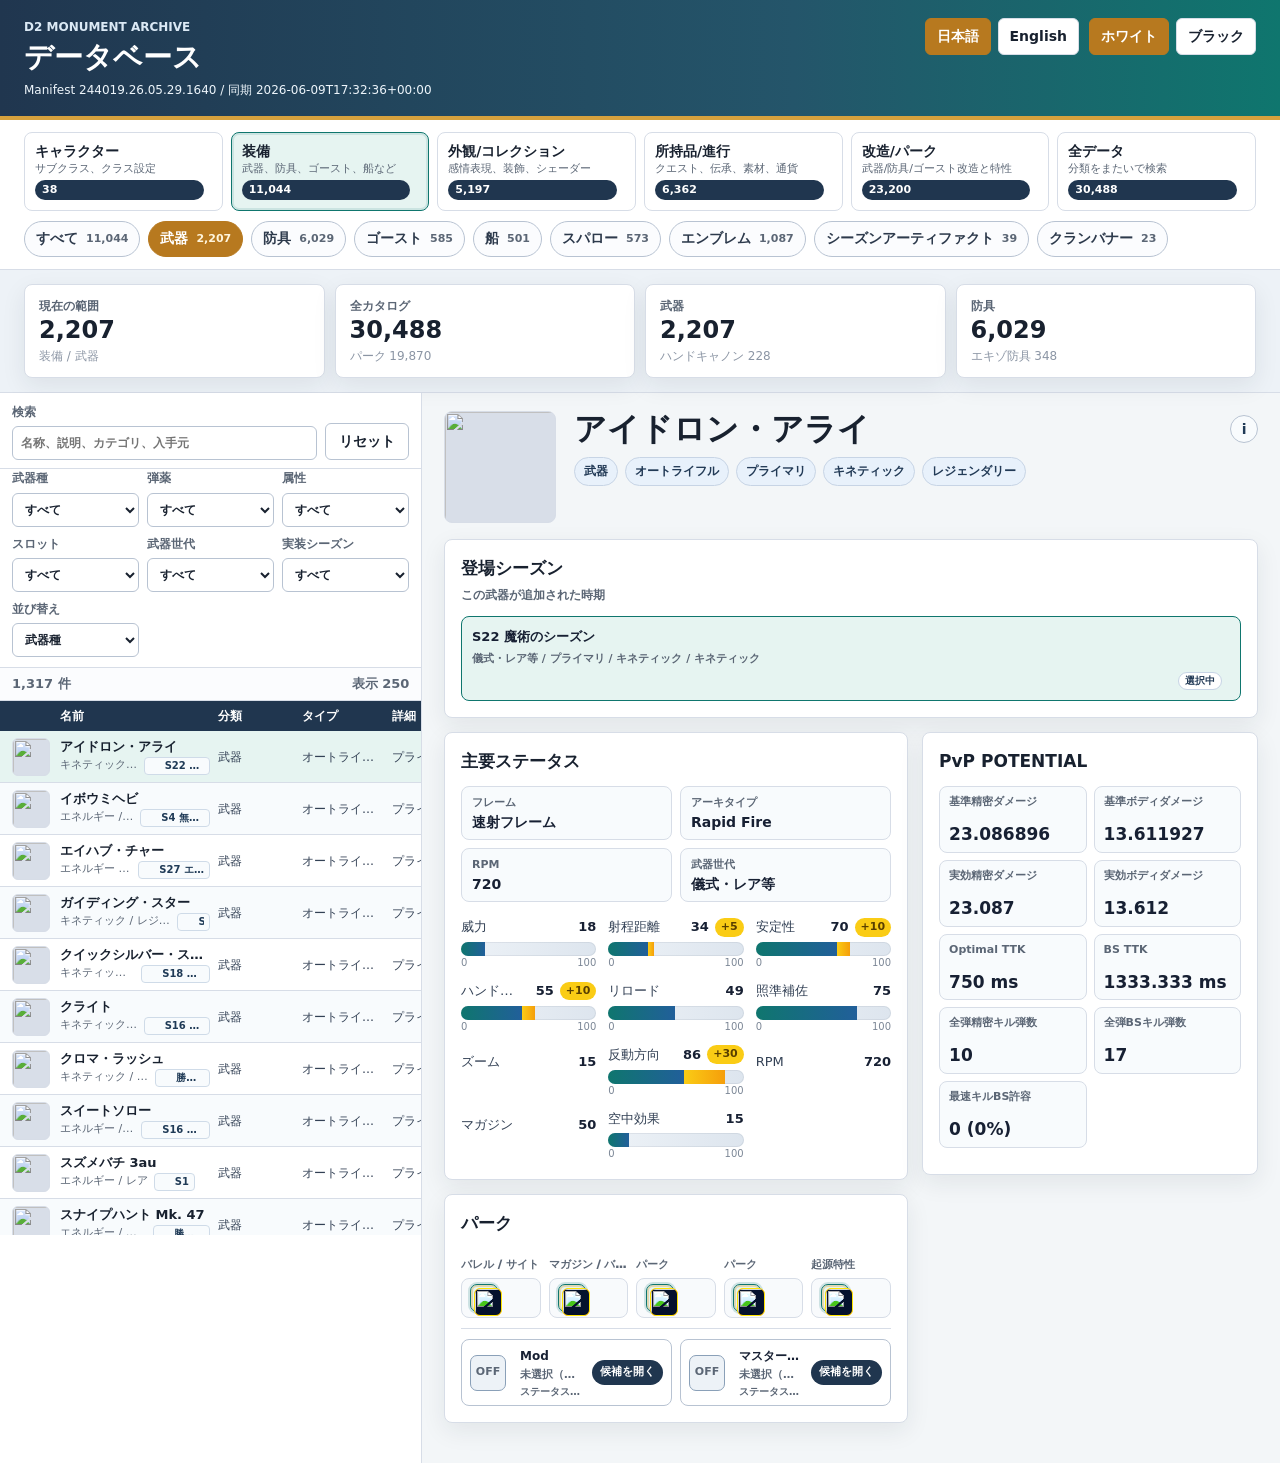
==== commit 71f2fbb3: "Expand weapon perk icon grid" ====
--- a/site/index.html
+++ b/site/index.html
@@ -4,7 +4,7 @@
   <meta charset="utf-8">
   <meta name="viewport" content="width=device-width, initial-scale=1">
   <title>D2 Monument Archive</title>
-  <link rel="stylesheet" href="./styles.css?v=20260616-weapon-mod-mw-toggle">
+  <link rel="stylesheet" href="./styles.css?v=20260616-expanded-perk-grid">
 </head>
 <body>
   <header class="topbar">
@@ -89,6 +89,6 @@
     </section>
   </main>
 
-  <script src="./app.js?v=20260616-weapon-mod-mw-toggle"></script>
+  <script src="./app.js?v=20260616-expanded-perk-grid"></script>
 </body>
 </html>
--- a/site/styles.css
+++ b/site/styles.css
@@ -1447,13 +1447,13 @@
 
 .weapon-perk-options {
   display: grid;
-  grid-template-columns: repeat(auto-fill, minmax(32px, 1fr));
+  grid-template-columns: repeat(auto-fill, 28px);
   gap: 5px;
+  justify-content: center;
   align-content: start;
   min-width: 0;
-  max-height: 212px;
-  overflow: auto;
-  scrollbar-gutter: stable;
+  max-height: none;
+  overflow: visible;
   border: 1px solid var(--line);
   border-radius: 8px;
   padding: 5px;
@@ -1465,8 +1465,8 @@
   display: grid;
   place-items: center;
   min-width: 0;
-  min-height: 32px;
-  aspect-ratio: 1;
+  width: 28px;
+  height: 28px;
   border: 1px solid var(--line-strong);
   border-radius: 7px;
   padding: 3px;
@@ -1490,8 +1490,8 @@
 
 .weapon-perk-button .plug-icon-wrap,
 .weapon-perk-icon {
-  width: 32px;
-  height: 32px;
+  width: 28px;
+  height: 28px;
 }
 
 .weapon-perk-icon {
@@ -3382,15 +3382,18 @@
   }
 
   .weapon-detail-shell .weapon-perk-options {
-    grid-template-columns: 1fr;
+    grid-template-columns: repeat(auto-fill, 24px);
     gap: 4px;
-    max-height: 156px;
+    justify-content: center;
+    max-height: none;
+    overflow: visible;
     padding: 3px;
     border-radius: 6px;
   }
 
   .weapon-detail-shell .weapon-perk-button {
-    min-height: 28px;
+    width: 24px;
+    height: 24px;
     border-radius: 6px;
     padding: 2px;
   }
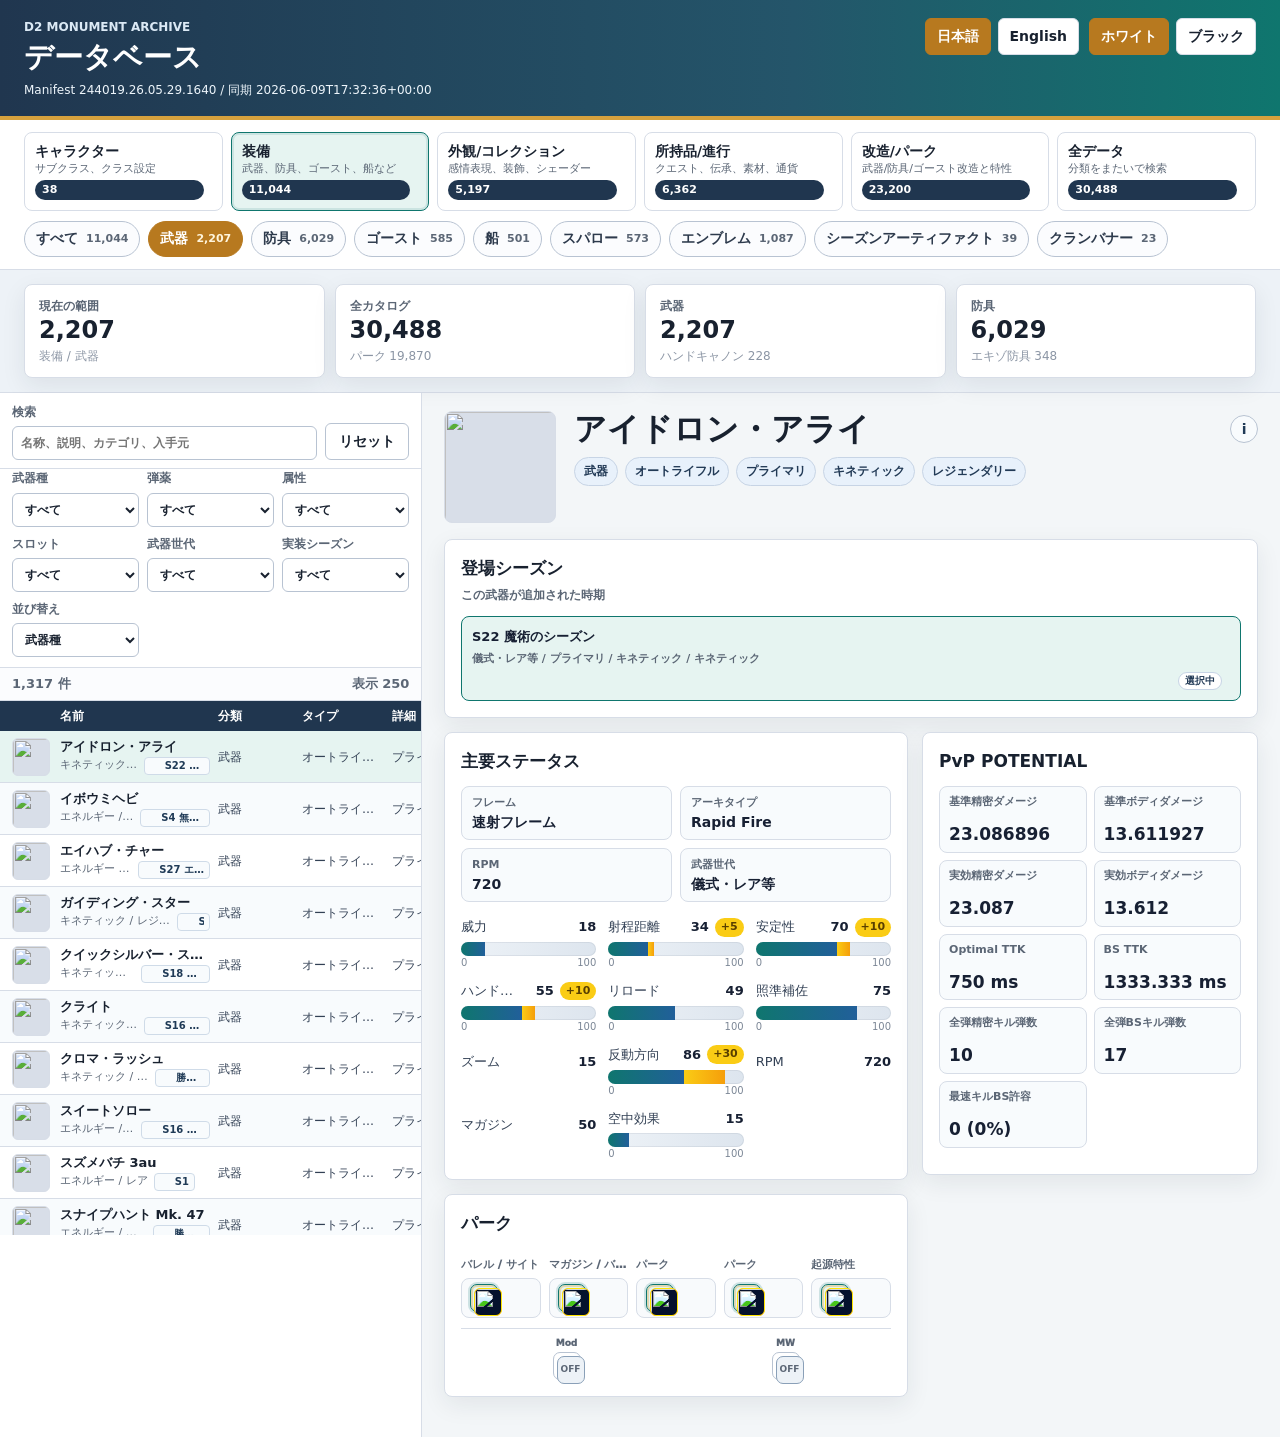
==== commit ad6318aa: "Match weapon mod controls to perk icon size" ====
--- a/site/index.html
+++ b/site/index.html
@@ -4,7 +4,7 @@
   <meta charset="utf-8">
   <meta name="viewport" content="width=device-width, initial-scale=1">
   <title>D2 Monument Archive</title>
-  <link rel="stylesheet" href="./styles.css?v=20260616-expanded-perk-grid">
+  <link rel="stylesheet" href="./styles.css?v=20260617-compact-weapon-utility">
 </head>
 <body>
   <header class="topbar">
@@ -89,6 +89,6 @@
     </section>
   </main>
 
-  <script src="./app.js?v=20260616-expanded-perk-grid"></script>
+  <script src="./app.js?v=20260617-compact-weapon-utility"></script>
 </body>
 </html>
--- a/site/styles.css
+++ b/site/styles.css
@@ -1452,8 +1452,8 @@
   justify-content: center;
   align-content: start;
   min-width: 0;
-  max-height: none;
-  overflow: visible;
+  max-height: none !important;
+  overflow: visible !important;
   border: 1px solid var(--line);
   border-radius: 8px;
   padding: 5px;
@@ -1509,6 +1509,32 @@
 
 .weapon-perk-button.is-selected .weapon-perk-icon {
   border-color: #facc15;
+}
+
+.weapon-perk-options--split {
+  grid-template-columns: repeat(2, 28px);
+  gap: 5px;
+  justify-content: center;
+  align-items: start;
+}
+
+.weapon-perk-pair-label {
+  color: var(--muted);
+  font-size: 9px;
+  font-weight: 1000;
+  line-height: 1;
+  text-align: center;
+  white-space: nowrap;
+}
+
+.weapon-perk-empty-slot {
+  display: block;
+  width: 28px;
+  height: 28px;
+  border: 1px dashed var(--line);
+  border-radius: 7px;
+  background: color-mix(in srgb, var(--panel) 54%, transparent);
+  opacity: 0.42;
 }
 
 @media (hover: hover) and (pointer: fine) {
@@ -1543,17 +1569,88 @@
 }
 
 .weapon-utility-selectors .plug-grid {
-  grid-template-columns: repeat(auto-fit, minmax(170px, 1fr));
+  grid-template-columns: repeat(auto-fit, minmax(120px, 1fr));
   gap: 8px;
 }
 
-.weapon-utility-selectors .plug-toggle {
-  min-height: 48px;
+.weapon-utility-selectors .plug-field--weapon-utility {
+  justify-items: center;
+  gap: 4px;
+}
+
+.weapon-utility-selectors .plug-field--weapon-utility::before {
+  content: attr(data-compact-label);
+  color: var(--muted);
+  font-size: 9px;
+  font-weight: 1000;
+  line-height: 1;
+  text-align: center;
+  white-space: nowrap;
+}
+
+.weapon-utility-selectors .plug-field--weapon-utility .plug-toggle {
+  display: grid;
+  grid-template-columns: 1fr;
+  place-items: center;
+  width: 28px;
+  height: 28px;
+  min-height: 28px;
+  gap: 0;
+  border-radius: 7px;
+  padding: 3px;
+  text-align: center;
+}
+
+.weapon-utility-selectors .plug-field--weapon-utility .plug-toggle-main,
+.weapon-utility-selectors .plug-field--weapon-utility .plug-toggle-action {
+  display: none;
+}
+
+.weapon-utility-selectors .plug-field--weapon-utility .plug-toggle .plug-icon-wrap,
+.weapon-utility-selectors .plug-field--weapon-utility .plug-toggle-icon {
+  width: 28px;
+  height: 28px;
+}
+
+.weapon-utility-selectors .plug-field--weapon-utility .plug-toggle-icon--empty {
+  font-size: 9px;
+}
+
+.weapon-utility-selectors .plug-field--weapon-utility .plug-option-grid {
+  grid-template-columns: repeat(auto-fill, 28px);
+  justify-self: stretch;
+  width: 100%;
+  justify-content: center;
+  align-content: start;
+  gap: 5px;
+  max-height: none !important;
+  overflow: visible !important;
+}
+
+.weapon-utility-selectors .plug-field--weapon-utility .plug-option {
+  display: grid;
+  place-items: center;
+  width: 28px;
+  height: 28px;
+  min-height: 28px;
+  gap: 0;
+  border-radius: 7px;
+  padding: 3px;
+}
+
+.weapon-utility-selectors .plug-field--weapon-utility .plug-option .plug-icon-wrap,
+.weapon-utility-selectors .plug-field--weapon-utility .plug-option-icon {
+  width: 28px;
+  height: 28px;
+}
+
+.weapon-utility-selectors .plug-field--weapon-utility .plug-option-name {
+  display: none;
 }
 
 .weapon-utility-selectors .plug-field.is-open .plug-option-grid {
-  max-height: min(46vh, 360px);
-  overflow: auto;
+  max-height: none !important;
+  overflow: visible !important;
 }
 
 .plug-option--stat {
@@ -3385,8 +3482,8 @@
     grid-template-columns: repeat(auto-fill, 24px);
     gap: 4px;
     justify-content: center;
-    max-height: none;
-    overflow: visible;
+    max-height: none !important;
+    overflow: visible !important;
     padding: 3px;
     border-radius: 6px;
   }
@@ -3408,6 +3505,21 @@
     border-radius: 5px;
   }
 
+  .weapon-detail-shell .weapon-perk-options--split {
+    grid-template-columns: repeat(2, 24px);
+    gap: 4px;
+  }
+
+  .weapon-detail-shell .weapon-perk-pair-label {
+    font-size: 7px;
+  }
+
+  .weapon-detail-shell .weapon-perk-empty-slot {
+    width: 24px;
+    height: 24px;
+    border-radius: 6px;
+  }
+
   .weapon-detail-shell .weapon-utility-selectors {
     padding-top: 8px;
   }
@@ -3417,8 +3529,58 @@
     gap: 6px;
   }
 
+  .weapon-detail-shell .weapon-utility-selectors .plug-field--weapon-utility::before {
+    font-size: 7px;
+  }
+
+  .weapon-detail-shell .weapon-utility-selectors .plug-field--weapon-utility .plug-toggle {
+    width: 24px;
+    height: 24px;
+    min-height: 24px;
+    border-radius: 6px;
+    padding: 2px;
+  }
+
+  .weapon-detail-shell .weapon-utility-selectors .plug-field--weapon-utility .plug-toggle .plug-icon-wrap,
+  .weapon-detail-shell .weapon-utility-selectors .plug-field--weapon-utility .plug-toggle-icon {
+    width: 24px;
+    height: 24px;
+  }
+
+  .weapon-detail-shell .weapon-utility-selectors .plug-field--weapon-utility .plug-toggle-icon--empty {
+    font-size: 8px;
+  }
+
+  .weapon-detail-shell .weapon-utility-selectors .plug-field--weapon-utility .plug-option-grid {
+    grid-template-columns: repeat(auto-fill, 24px);
+    gap: 4px;
+    padding: 3px;
+  }
+
+  .weapon-detail-shell .weapon-utility-selectors .plug-field--weapon-utility .plug-option {
+    width: 24px;
+    height: 24px;
+    min-height: 24px;
+    border-radius: 6px;
+    padding: 2px;
+  }
+
+  .weapon-detail-shell .weapon-utility-selectors .plug-field--weapon-utility .plug-option .plug-icon-wrap,
+  .weapon-detail-shell .weapon-utility-selectors .plug-field--weapon-utility .plug-option-icon {
+    width: 24px;
+    height: 24px;
+  }
+
   .weapon-detail-shell .weapon-utility-selectors .plug-field.is-open .plug-option-grid {
-    max-height: min(54vh, 380px);
+    position: static;
+    top: auto;
+    bottom: auto;
+    left: auto;
+    right: auto;
+    z-index: auto;
+    max-height: none !important;
+    overflow: visible !important;
+    box-shadow: none;
   }
 
   .armor-piece-controls,
